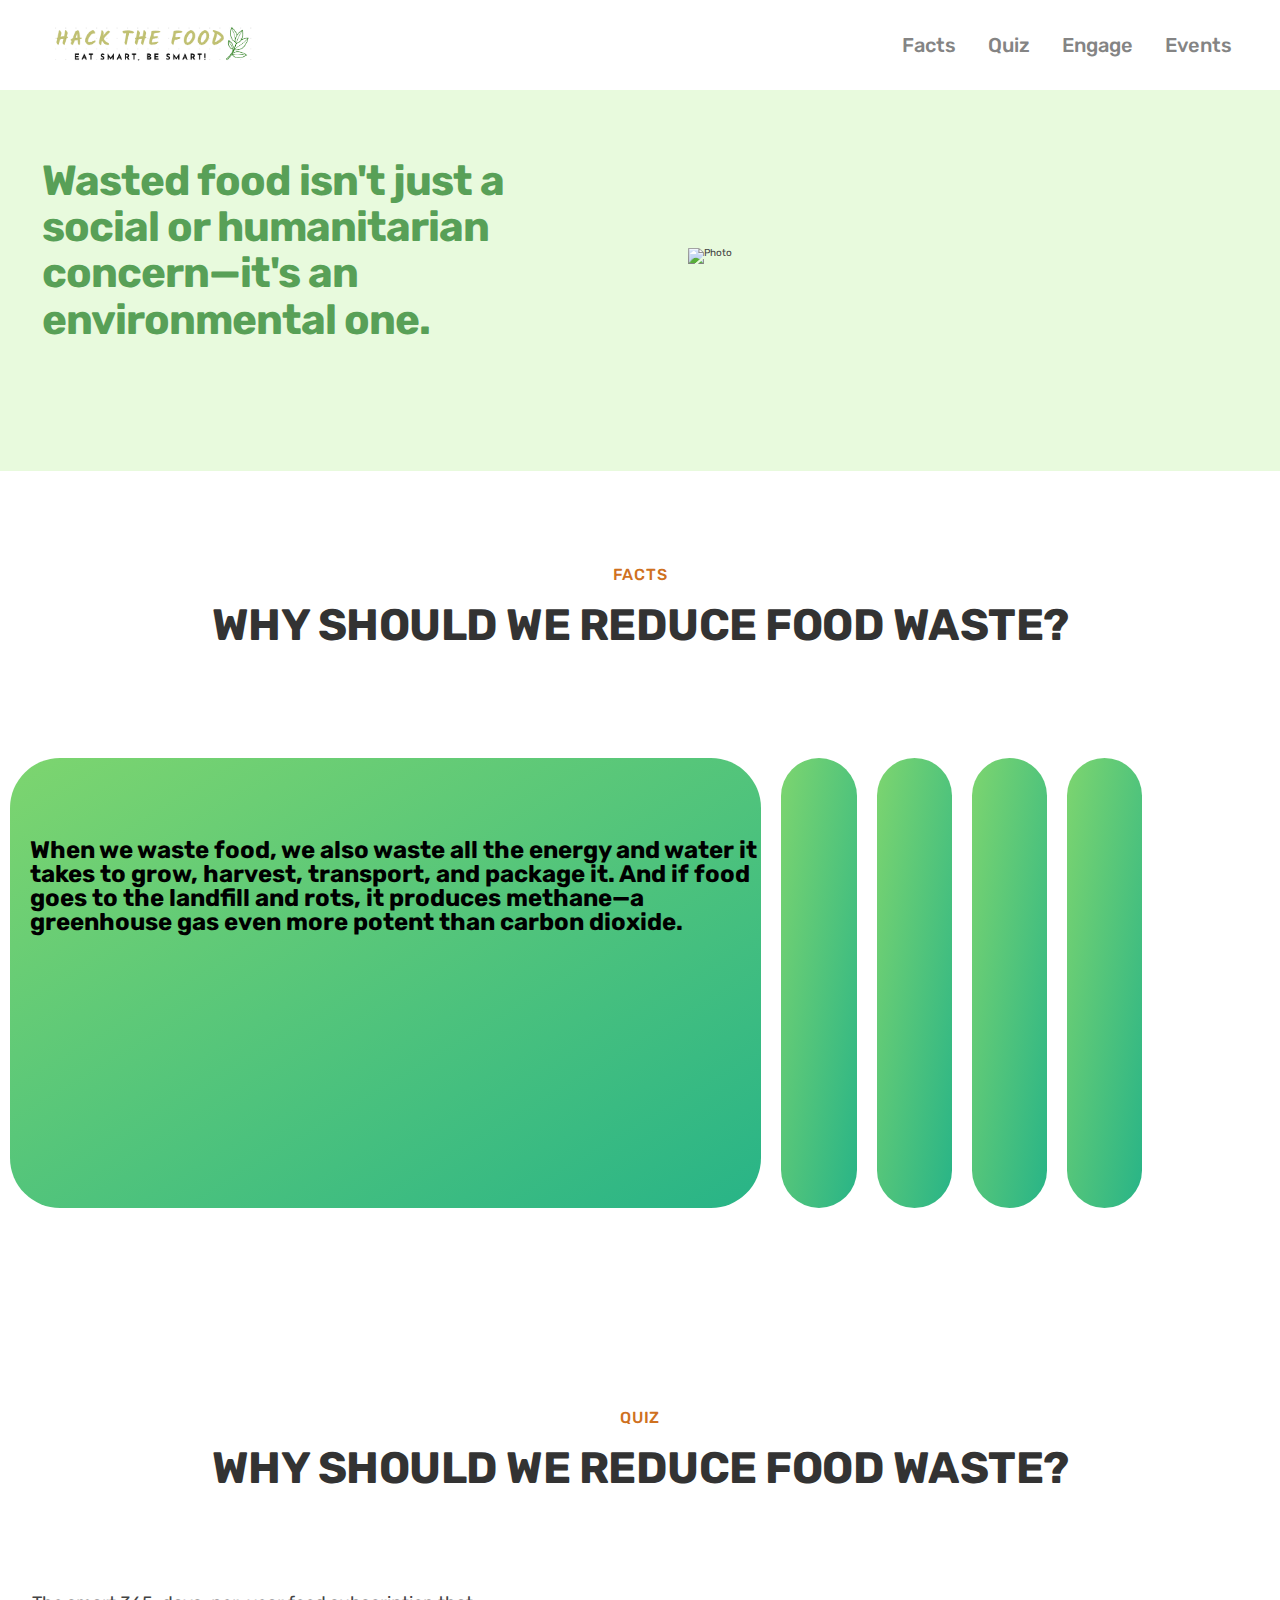
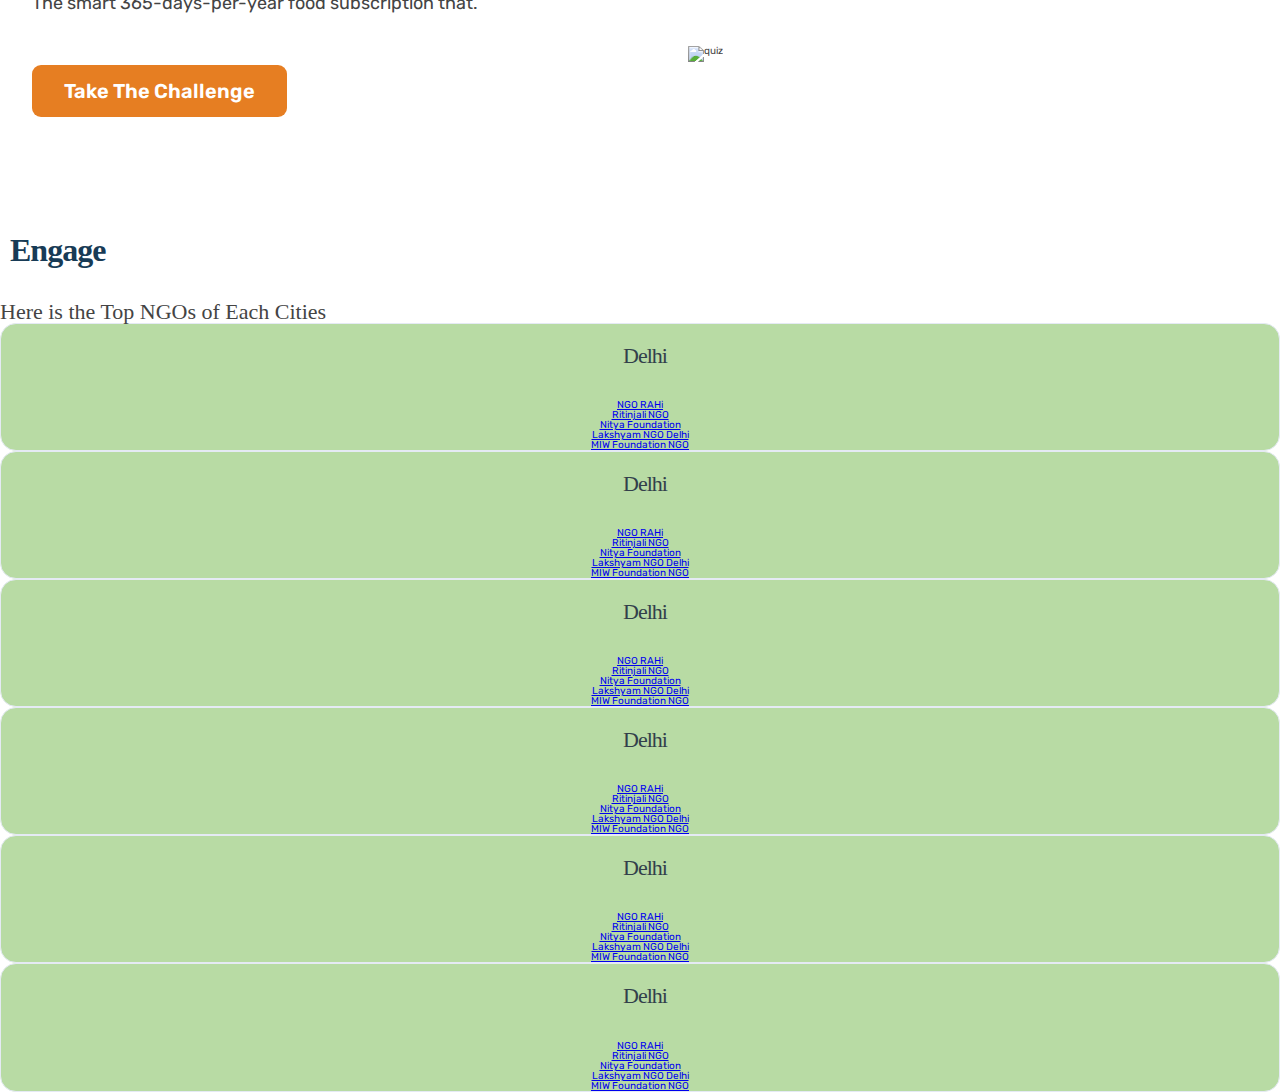
==== Main_Project/index.html @ 106c55e6 "adding Engage Section" ====
<!DOCTYPE html>
<html lang="en">
  <head>
    <!-- Required meta tags -->
    <meta charset="utf-8" />
    <meta name="viewport" content="width=device-width, initial-scale=1" />
    <!-- Bootstrap CSS -->
    <link
      href="https://cdn.jsdelivr.net/npm/bootstrap@5.1.3/dist/css/bootstrap.min.css"
      rel="stylesheet"
      integrity="sha384-1BmE4kWBq78iYhFldvKuhfTAU6auU8tT94WrHftjDbrCEXSU1oBoqyl2QvZ6jIW3"
      crossorigin="anonymous"
    />
    <link rel="preconnect" href="https://fonts.gstatic.com" />
    <link
      href="https://fonts.googleapis.com/css2?family=Rubik:wght@400;500;600;700&display=swap"
      rel="stylesheet"
    />
    <link rel="stylesheet" href="style.css" />
    <script
      type="module"
      src="https://unpkg.com/ionicons@5.4.0/dist/ionicons/ionicons.esm.js"
    ></script>
    <script
      nomodule=""
      src="https://unpkg.com/ionicons@5.4.0/dist/ionicons/ionicons.js"
    ></script>
    <script
      src="https://kit.fontawesome.com/510912601c.js"
      crossorigin="anonymous"
    ></script>
    <script src="https://kit.fontawesome.com/20c5629a29.js" crossorigin="anonymous"></script>
    <title>food_waste Website</title>
    <script defer src="script.js"></script>
  </head>
  <body>
    <header class="header">
      <a href="#">
        <img
          class="logo"
          alt="website logo"
          src="./img/logo1.jpg"
        />
      </a>

      <nav class="main-nav">
        <ul class="main-nav-list">
          <li><a class="main-nav-link" href="#section--1">Facts</a></li>
          <li><a class="main-nav-link" href="#section--2">Quiz</a></li>
          <li>
            <a class="main-nav-link" href="#section--3">Engage</a>
          </li>
          <li><a class="main-nav-link" href="#section-4">Events</a></li>
        </ul>
      </nav>
    </header>
    <!--
       Main Section
      -->
    <main>
      <section class="section-hero">
        <div class="hero">
          <div class="hero-text-box">
            <h1>
              Wasted food isn't just a social or humanitarian concern—it's an
              environmental one.
            </h1>
          </div>
          <div class="hero-img-box">
            <img src="./img/project-image.jpeg" alt="Photo" />
          </div>
        </div>
      </section>

      <!--
        Facts
      -->
      <section class="section-facts">
        <div class="container_facts facts_center-text">
          <span class="facts_subheading">FACTS</span>
          <h2 class="facts_heading-secondary">
            WHY SHOULD WE REDUCE FOOD WASTE?
          </h2>
        </div>
        <div class="slider_container">
          <div
            class="panel active"
            style="background: linear-gradient(to top left, #28b487, #7dd56f)"
          >
            <h3>
              When we waste food, we also waste all the energy and water it
              takes to grow, harvest, transport, and package it. And if food
              goes to the landfill and rots, it produces methane—a greenhouse
              gas even more potent than carbon dioxide.
            </h3>
          </div>
          <div
            class="panel"
            style="background: linear-gradient(to top left, #28b487, #7dd56f)"
          >
            <h3>
              Growing food and getting it to your table takes water, energy, and
              land, including the forests and grasslands that are home to
              millions of species. When food is wasted, all of those other
              resources are also thrown out. In addition, about 10% of all
              human-caused greenhouse gases contributing to climate change are
              linked to food waste.
            </h3>
          </div>
          <div
            class="panel"
            style="background: linear-gradient(to top left, #28b487, #7dd56f)"
          >
            <h3>
              While dairy products, chicken and eggs usually take more resources
              to produce per calorie than staples like wheat or rice, it tends
              to take more energy—and land and water—to produce beef. Corn,
              especially compared to animal products, is a relatively energy
              efficient crop.
            </h3>
          </div>
          <div
            class="panel"
            style="background: linear-gradient(to top left, #28b487, #7dd56f)"
          >
            <h3>
              As per the Food Waste Index Report 2021, a staggering 50 kg of
              food is thrown away per person every year in Indian homes.
              Greenhouse Gases Emission: This excess food waste usually ends up
              in landfills, creating potent greenhouse gases which have dire
              environmental implications.
            </h3>
          </div>
          <div
            class="panel"
            style="background: linear-gradient(to top left, #28b487, #7dd56f)"
          >
            <h3>
              Nearly 40 percent of the food produced in India is wasted every
              year due to fragmented food systems and inefficient supply chains
              — a figure estimated by the Food and Agricultural Organisation
              (FAO).
            </h3>
          </div>
        </div>
      </section>
      <!--
        Quiz
       -->
      <section class="section-facts">
        <div class="container_facts facts_center-text">
          <span class="facts_subheading">Quiz</span>
          <h2 class="facts_heading-secondary">
            WHY SHOULD WE REDUCE FOOD WASTE?
          </h2>
        </div>
        <div class="hero">
        <div class="hero-text-box">
          <p class="hero-description">
            The smart 365-days-per-year food subscription that.
          </p>
          <a href="./quizChallenge.html" target="_blank" class="btn btn--full margin-right-sm"
            >Take The Challenge</a
          >
        </div>
        <div class="hero-img-box">
          <img
            src="./img/img-2.jpg"
            class="hero-img"
            alt="quiz"
          />
        </div>
        </div>
        </section>
        <!-- Engage-->
        <section>
          <div class="wcu-section pt-5 pb-5" id="wcuSection">
            <div class="container">
                <div class="row">
                    <div class="col-12 text-center">
                        <h1 class="wcu-section-heading">Engage</h1>
                        <p class="wcu-section-description">
                            Here is the Top NGOs of Each Cities
                        </p>
                    </div>
                    <div class="col-12 col-md-4">
                        <div class="wcu-card p-3 mb-3">
                            <h1 class="wcu-card-title mt-3">Delhi</h1>
                            <a href=" https://ngorahi.org/" target="_blank">NGO RAHi</a><br>
                            <a href=" https://www.ritinjali.org/ " target=" _blank">Ritinjali NGO</a><br>
                            <a href=" https://www.nityafoundation.in/" target=" _blank">Nitya Foundation</a><br>
                            <a href=" https://www.lakshyam.co.in/ " target=" _blank">Lakshyam NGO Delhi</a><br>
                            <a href=" http://miwfoundation.org/ " target=" _blank">MIW Foundation NGO</a><br>
                        </div>
                    </div>
    
    
                    <div class="col-12 col-md-4">
                        <div class="wcu-card p-3 mb-3">
                            <h1 class="wcu-card-title mt-3">Delhi</h1>
                            <a href=" https://ngorahi.org/" target="_blank">NGO RAHi</a><br>
                            <a href=" https://www.ritinjali.org/ " target=" _blank">Ritinjali NGO</a><br>
                            <a href=" https://www.nityafoundation.in/" target=" _blank">Nitya Foundation</a><br>
                            <a href=" https://www.lakshyam.co.in/ " target=" _blank">Lakshyam NGO Delhi</a><br>
                            <a href=" http://miwfoundation.org/ " target=" _blank">MIW Foundation NGO</a><br>
                        </div>
                    </div>
    
                    <div class="col-12 col-md-4">
                        <div class="wcu-card p-3 mb-3">
                            <h1 class="wcu-card-title mt-3">Delhi</h1>
                            <a href=" https://ngorahi.org/" target="_blank">NGO RAHi</a><br>
                            <a href=" https://www.ritinjali.org/ " target=" _blank">Ritinjali NGO</a><br>
                            <a href=" https://www.nityafoundation.in/" target=" _blank">Nitya Foundation</a><br>
                            <a href=" https://www.lakshyam.co.in/ " target=" _blank">Lakshyam NGO Delhi</a><br>
                            <a href=" http://miwfoundation.org/ " target=" _blank">MIW Foundation NGO</a><br>
                        </div>
                    </div>
    
                    <div class="col-12 col-md-4">
                        <div class="wcu-card p-3 mb-3">
                            <h1 class="wcu-card-title mt-3">Delhi</h1>
                            <a href=" https://ngorahi.org/" target="_blank">NGO RAHi</a><br>
                            <a href=" https://www.ritinjali.org/ " target=" _blank">Ritinjali NGO</a><br>
                            <a href=" https://www.nityafoundation.in/" target=" _blank">Nitya Foundation</a><br>
                            <a href=" https://www.lakshyam.co.in/ " target=" _blank">Lakshyam NGO Delhi</a><br>
                            <a href=" http://miwfoundation.org/ " target=" _blank">MIW Foundation NGO</a><br>
                        </div>
                    </div>
    
                    <div class="col-12 col-md-4">
                        <div class="wcu-card p-3 mb-3">
                            <h1 class="wcu-card-title mt-3">Delhi</h1>
                            <a href=" https://ngorahi.org/" target="_blank">NGO RAHi</a><br>
                            <a href=" https://www.ritinjali.org/ " target=" _blank">Ritinjali NGO</a><br>
                            <a href=" https://www.nityafoundation.in/" target=" _blank">Nitya Foundation</a><br>
                            <a href=" https://www.lakshyam.co.in/ " target=" _blank">Lakshyam NGO Delhi</a><br>
                            <a href=" http://miwfoundation.org/ " target=" _blank">MIW Foundation NGO</a><br>
                        </div>
                    </div>
    
                    <div class="col-12 col-md-4">
                        <div class="wcu-card p-3 mb-3">
                            <h1 class="wcu-card-title mt-3">Delhi</h1>
                            <a href=" https://ngorahi.org/" target="_blank">NGO RAHi</a><br>
                            <a href=" https://www.ritinjali.org/ " target=" _blank">Ritinjali NGO</a><br>
                            <a href=" https://www.nityafoundation.in/" target=" _blank">Nitya Foundation</a><br>
                            <a href=" https://www.lakshyam.co.in/ " target=" _blank">Lakshyam NGO Delhi</a><br>
                            <a href=" http://miwfoundation.org/ " target=" _blank">MIW Foundation NGO</a><br>
                        </div>
                    </div>
                </div>
            </div>
        </div>
          </section>
    </main>
    
    <!-- Option 1: Bootstrap Bundle with Popper -->
    <script
      src="https://cdn.jsdelivr.net/npm/bootstrap@5.1.3/dist/js/bootstrap.bundle.min.js"
      integrity="sha384-ka7Sk0Gln4gmtz2MlQnikT1wXgYsOg+OMhuP+IlRH9sENBO0LRn5q+8nbTov4+1p"
      crossorigin="anonymous"
    ></script>
  </body>
</html>
---- Main_Project/style.css ----
* {
    margin: 0;
    padding: 0;
    box-sizing:border-box;
  }
  
  html {
    font-size: 62.5%;
  }
  
  body {
    font-family: "Rubik", sans-serif;
    font-weight: 400;
    color: #444;
    line-height: 1;
    background-color: #ffffff;
  } 
  /**************************/
/* HEADER */
/**************************/

.header {
  display: flex;
  justify-content: space-between;
  align-items: center;
  background-color:#ffffff;

  /* Because we want header to be sticky later */
  height: 9rem;
  padding: 0 4.8rem;
  position: relative;
}

.logo {
  height: 4.5rem;
}

/**************************/
/* NAVIGATION */
/**************************/

.main-nav-list {
  list-style: none;
  display: flex;
  align-items: center;
  gap: 3.2rem;
  
}

.main-nav-link:link,
.main-nav-link:visited {
  display: inline-block;
  text-decoration: none;
  color:#848484;
  font-weight: 500;
  font-size: 2rem;
  transition: all 0.3s;
}

.main-nav-link:hover,
.main-nav-link:active {
  color:#429441;
}

.main-nav-link.nav-cta:link,
.main-nav-link.nav-cta:visited {
  padding: 1.2rem 2.4rem;
  border-radius: 9px;
  color: #fff;
  background-color: #429441;
}

.main-nav-link.nav-cta:hover,
.main-nav-link.nav-cta:active {
  background-color: #429441;
}

/**************************/
/* HERO SECTION */
/**************************/
h1 {
  margin-left: 10px;
  margin-top: 20px;
  margin-bottom: 32px;
  font-size: 42px;
  line-height: 1.1;
  letter-spacing: -1px;
}
img {
  width: 100%;
  border-radius: 2%;
}
.section-hero {
  background-color:#e8fadd;
  padding: 4.8rem 0 9.6rem 0;
}

.hero {
  max-width: 130rem;
  margin: 0 auto;
  padding: 0 3.2rem;
  display: grid;
  grid-template-columns: 1fr 1fr;
  gap: 9.6rem;
  align-items: center;
}

.hero-description {
  font-size: 1.8rem;
  line-height: 1.5;
  margin-bottom: 4.8rem;
}

.hero-img {
  width: 100%;
}
.hero-text-box h1{
  color:#58a057;
}
/**************************/
/* Facts SECTION */
/**************************/

.section-facts {
  padding: 9.6rem 0;
}
.container_facts{
  /* 1140px */
  max-width: 120rem;
  padding: 0 3.2rem;
  margin: 0 auto;
}
.facts_center-text{
  text-align: center;
}
.facts_subheading{
  display: block;
  font-size: 1.6rem;
  font-weight: 500;
  color: #cf711f;
  text-transform: uppercase;
  margin-bottom: 1.6rem;
  letter-spacing: 0.75px;
}
.facts_heading-secondary{
  font-weight: 700;
  color: #333;
  letter-spacing: -0.5px;
  font-size: 4.4rem;
  line-height: 1.2;
  margin-bottom: 9.6rem;
}

/**************************/
/* slider SECTION */
/**************************/
.slider_container {
  display: flex;
  width: 90vw;
}
.panel {
  background-size: cover;
  background-position: center;
  background-repeat: no-repeat;
  height: 50vh;
  border-radius: 50px;
  color: #fff;
  cursor: pointer;
  flex: 0.5;
  margin: 10px;
  position: relative;
  -webkit-transition: all 600ms ease-in;
}
.panel h3 {
  font-size: 24px;
  position: absolute;
  top:80px;
  left: 20px;
  margin: 0;
  opacity: 0;
  color:black;
}

.panel.active {
  flex: 5;
}

.panel.active h3 {
  opacity: 1;
  transition: opacity 0.3s ease-in 0.4s;
}
/* About us page */
.bolder-txt {
  font-size: 45px;
  font-weight: 800;
  color: #f5a30b;
}

/**************************/
/* Quiz  SECTION */
/**************************/
.btn,
.btn:link,
.btn:visited {
  display: inline-block;

  text-decoration: none;
  font-size: 2rem;
  font-weight: 600;
  padding: 1.6rem 3.2rem;
  border-radius: 9px;

  /* Only necessary for .btn */
  border: none;
  cursor: pointer;
  font-family: inherit;

  /* Put transition on original "state" */
  /* transition: background-color 0.3s; */
  transition: all 0.3s;
}

.btn--full:link,
.btn--full:visited {
  background-color: #e67e22;
  color: #fff;
}

.btn--full:hover,
.btn--full:active {
  background-color: #cf711f;
}

/**************************/
/* Engage SECTION */
/**************************/
.wcu-section {
    background-color: #ffffff;
}

.wcu-section-heading {
    color: #183b56;
    font-family: "Roboto";
    font-size: 32px;
    font-weight: 700;
}

.wcu-section-description {
    color: #444;
    font-family: "Roboto";
    font-size: 22px;
}

.wcu-card {
    text-align: center;
    background-color: #b8dba4;
    border-style: solid;
    border-width: 1px;
    border-color: #e5eaf4;
    border-radius: 16px;
}

.wcu-card-title {
    color: #323f4b;
    font-family: "Roboto";
    font-size: 22px;
    font-weight: 500;
}

.wcu-card-description {
    color: #7b8794;
    font-family: "Roboto";
    font-size: 16px;
}
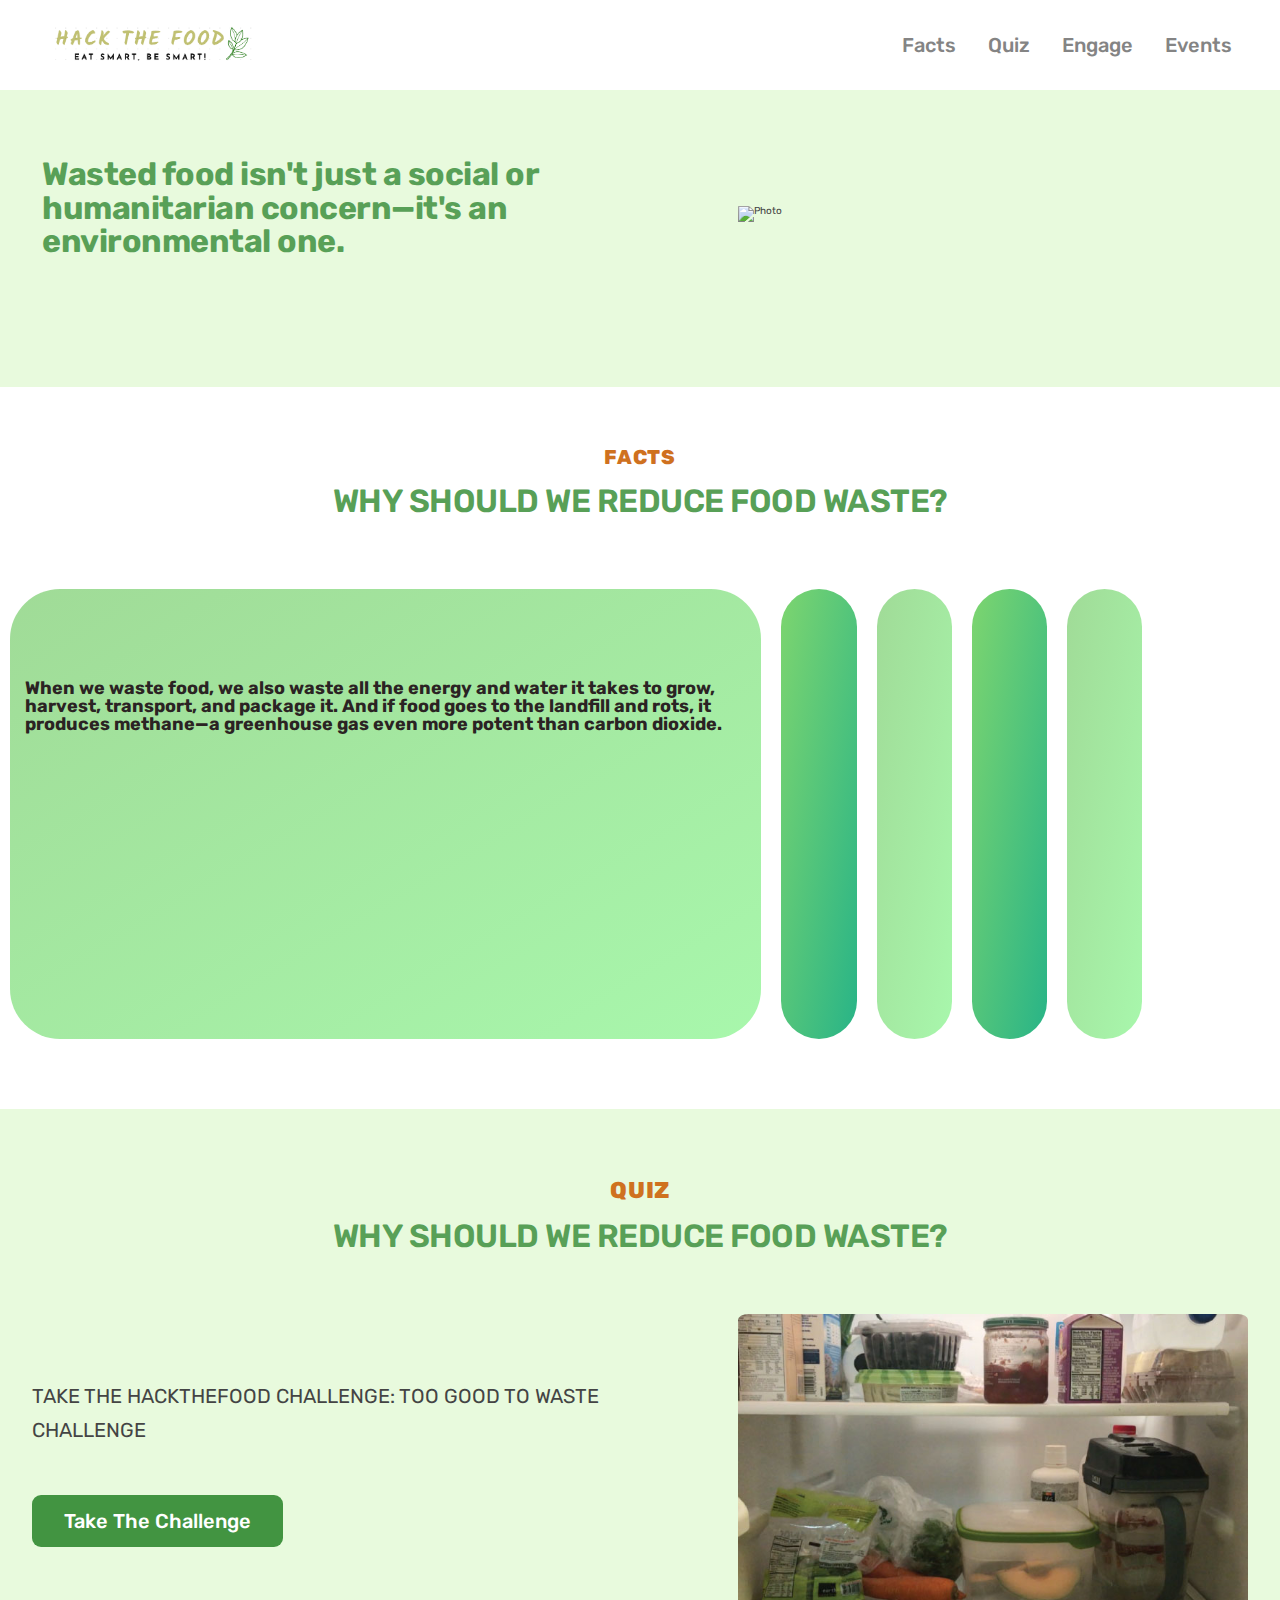
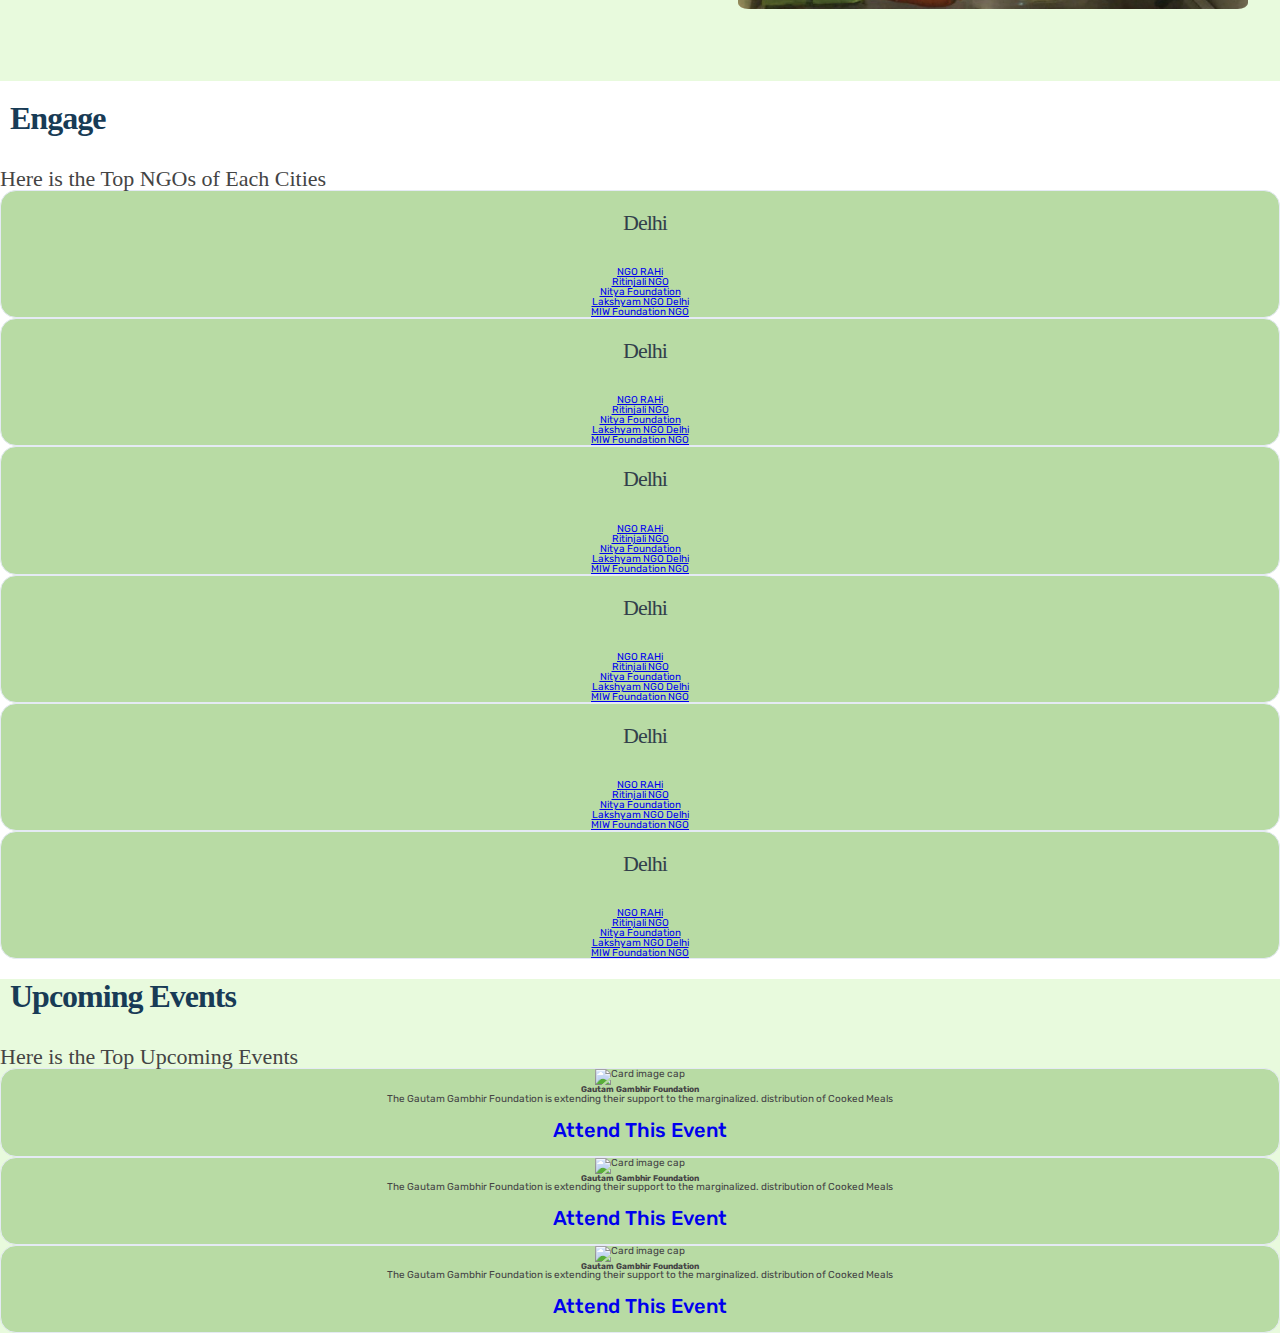
==== commit b26418b8: "add all section with sticky navbar" ====
--- a/Main_Project/index.html
+++ b/Main_Project/index.html
@@ -45,12 +45,12 @@
 
       <nav class="main-nav">
         <ul class="main-nav-list">
-          <li><a class="main-nav-link" href="#section--1">Facts</a></li>
-          <li><a class="main-nav-link" href="#section--2">Quiz</a></li>
+          <li><a class="main-nav-link" href="#facts">Facts</a></li>
+          <li><a class="main-nav-link" href="#quiz">Quiz</a></li>
           <li>
-            <a class="main-nav-link" href="#section--3">Engage</a>
+            <a class="main-nav-link" href="#engage">Engage</a>
           </li>
-          <li><a class="main-nav-link" href="#section-4">Events</a></li>
+          <li><a class="main-nav-link" href="#events">Events</a></li>
         </ul>
       </nav>
     </header>
@@ -61,7 +61,7 @@
       <section class="section-hero">
         <div class="hero">
           <div class="hero-text-box">
-            <h1>
+            <h1 class="heading-primary">
               Wasted food isn't just a social or humanitarian concern—it's an
               environmental one.
             </h1>
@@ -71,11 +71,10 @@
           </div>
         </div>
       </section>
-
       <!--
         Facts
       -->
-      <section class="section-facts">
+      <section class="section-facts" id="facts">
         <div class="container_facts facts_center-text">
           <span class="facts_subheading">FACTS</span>
           <h2 class="facts_heading-secondary">
@@ -85,7 +84,7 @@
         <div class="slider_container">
           <div
             class="panel active"
-            style="background: linear-gradient(to top left, #28b487, #7dd56f)"
+            style="background: linear-gradient(to top left, #a8f7ac, #a0db97)"
           >
             <h3>
               When we waste food, we also waste all the energy and water it
@@ -109,7 +108,7 @@
           </div>
           <div
             class="panel"
-            style="background: linear-gradient(to top left, #28b487, #7dd56f)"
+            style="background: linear-gradient(to top left, #a8f7ac, #a0db97)"
           >
             <h3>
               While dairy products, chicken and eggs usually take more resources
@@ -133,7 +132,7 @@
           </div>
           <div
             class="panel"
-            style="background: linear-gradient(to top left, #28b487, #7dd56f)"
+            style="background: linear-gradient(to top left, #a8f7ac, #a0db97)"
           >
             <h3>
               Nearly 40 percent of the food produced in India is wasted every
@@ -147,9 +146,9 @@
       <!--
         Quiz
        -->
-      <section class="section-facts">
+      <section class="section-quiz"id="quiz">
         <div class="container_facts facts_center-text">
-          <span class="facts_subheading">Quiz</span>
+          <span class="quiz_subheading">Quiz</span>
           <h2 class="facts_heading-secondary">
             WHY SHOULD WE REDUCE FOOD WASTE?
           </h2>
@@ -157,7 +156,7 @@
         <div class="hero">
         <div class="hero-text-box">
           <p class="hero-description">
-            The smart 365-days-per-year food subscription that.
+            TAKE THE HACKTHEFOOD CHALLENGE: TOO GOOD TO WASTE CHALLENGE
           </p>
           <a href="./quizChallenge.html" target="_blank" class="btn btn--full margin-right-sm"
             >Take The Challenge</a
@@ -165,7 +164,7 @@
         </div>
         <div class="hero-img-box">
           <img
-            src="./img/img-2.jpg"
+            src="./img/challenge.jpg"
             class="hero-img"
             alt="quiz"
           />
@@ -174,7 +173,7 @@
         </section>
         <!-- Engage-->
         <section>
-          <div class="wcu-section pt-5 pb-5" id="wcuSection">
+          <div class="wcu-section pt-5 pb-5" id="engage">
             <div class="container">
                 <div class="row">
                     <div class="col-12 text-center">
@@ -253,6 +252,66 @@
             </div>
         </div>
           </section>
+
+
+          <!--Events-->
+        <section>
+          <div class="event-section pt-5 pb-5" id="events">
+            <div class="container">
+                <div class="row">
+                    <div class="col-12">
+                        <h1 class="wcu-section-heading">Upcoming Events</h1>
+                        <p class="wcu-section-description">
+                            Here is the Top Upcoming Events
+                        </p>
+                    </div>
+    
+                    <div class="col-12 col-md-4">
+                        <div class="wcu-card p-3 mb-3 shadow-lg">
+                            <img class="card-img-top" src="https://gautamgambhirfoundation.org/wp-content/uploads/2021/02/image04.jpg" alt="Card image cap">
+                            <div class="card-body">
+                                <h5 class="card-title">Gautam Gambhir Foundation</h5>
+                                <p class="card-text">
+                                    The Gautam Gambhir Foundation is extending their support to the marginalized.
+                                    distribution of Cooked Meals
+                                </p>
+                                <a href="https://gautamgambhirfoundation.org/" target="_blank" class="btn btn-success">Attend This Event</a>
+                            </div>
+                        </div>
+                    </div>
+    
+    
+                    <div class="col-12 col-md-4">
+                        <div class="wcu-card p-3 mb-3 shadow-lg">
+                            <img class="card-img-top" src="https://gautamgambhirfoundation.org/wp-content/uploads/2021/02/image04.jpg" alt="Card image cap">
+                            <div class="card-body">
+                                <h5 class="card-title">Gautam Gambhir Foundation</h5>
+                                <p class="card-text">
+                                    The Gautam Gambhir Foundation is extending their support to the marginalized.
+                                    distribution of Cooked Meals
+                                </p>
+                                <a href="https://gautamgambhirfoundation.org/" target="_blank" class="btn btn-success">Attend This Event</a>
+                            </div>
+                        </div>
+                    </div>
+    
+                    <div class="col-12 col-md-4">
+                        <div class="wcu-card p-3 mb-3 shadow-lg">
+                            <img class="card-img-top" src="https://gautamgambhirfoundation.org/wp-content/uploads/2021/02/image04.jpg" alt="Card image cap">
+                            <div class="card-body">
+                                <h5 class="card-title">Gautam Gambhir Foundation</h5>
+                                <p class="card-text">
+                                    The Gautam Gambhir Foundation is extending their support to the marginalized.
+                                    distribution of Cooked Meals
+                                </p>
+                                <a href="https://gautamgambhirfoundation.org/" target="_blank" class="btn btn-success">Attend This Event</a>
+                            </div>
+                        </div>
+                    </div>
+                </div>
+            </div>
+        </div>
+        </section>
     </main>
     
     <!-- Option 1: Bootstrap Bundle with Popper -->
--- a/Main_Project/style.css
+++ b/Main_Project/style.css
@@ -46,7 +46,6 @@
   gap: 3.2rem;
   
 }
-
 .main-nav-link:link,
 .main-nav-link:visited {
   display: inline-block;
@@ -74,7 +73,23 @@
 .main-nav-link.nav-cta:active {
   background-color: #429441;
 }
-
+/* STICKY NAVIGATION */
+.sticky .header {
+  position: fixed;
+  top: 0;
+  bottom: 0;
+  width: 100%;
+  height: 8rem;
+  padding-top: 0;
+  padding-bottom: 0;
+  background-color: rgba(255, 255, 255, 0.97);
+  z-index: 999;
+  box-shadow: 0 1.2rem 3.2rem rgba(0, 0, 0, 0.03);
+}
+
+.sticky .section-hero {
+  margin-top: 9.6rem;
+}
 /**************************/
 /* HERO SECTION */
 /**************************/
@@ -82,7 +97,7 @@
   margin-left: 10px;
   margin-top: 20px;
   margin-bottom: 32px;
-  font-size: 42px;
+  font-size: 33px;
   line-height: 1.1;
   letter-spacing: -1px;
 }
@@ -100,17 +115,24 @@
   margin: 0 auto;
   padding: 0 3.2rem;
   display: grid;
-  grid-template-columns: 1fr 1fr;
-  gap: 9.6rem;
+  grid-template-columns: 1.2fr 1fr;
+  gap: 9.4rem;
   align-items: center;
 }
-
 .hero-description {
-  font-size: 1.8rem;
-  line-height: 1.5;
+  font-size: 2rem;
+  line-height: 1.7;
   margin-bottom: 4.8rem;
-}
-
+
+}
+.heading-primary{
+  font-weight: 700;
+  color: #333;
+  letter-spacing: -0.5px;
+  font-size: 3.2rem;
+  line-height: 1.05;
+  margin-bottom: 3.2rem;
+}
 .hero-img {
   width: 100%;
 }
@@ -121,8 +143,8 @@
 /* Facts SECTION */
 /**************************/
 
-.section-facts {
-  padding: 9.6rem 0;
+.section-facts { 
+  padding: 6rem 0;
 }
 .container_facts{
   /* 1140px */
@@ -135,20 +157,20 @@
 }
 .facts_subheading{
   display: block;
-  font-size: 1.6rem;
-  font-weight: 500;
+  font-size: 2rem;
+  font-weight: 800;
   color: #cf711f;
   text-transform: uppercase;
-  margin-bottom: 1.6rem;
+  margin-bottom: 1.7rem;
   letter-spacing: 0.75px;
 }
 .facts_heading-secondary{
-  font-weight: 700;
-  color: #333;
+  font-weight: 600;
+  color: #58a057;
   letter-spacing: -0.5px;
-  font-size: 4.4rem;
-  line-height: 1.2;
-  margin-bottom: 9.6rem;
+  font-size: 3.2rem;
+  line-height: 1.1;
+  margin-bottom: 6rem;
 }
 
 /**************************/
@@ -172,13 +194,14 @@
   -webkit-transition: all 600ms ease-in;
 }
 .panel h3 {
-  font-size: 24px;
+  font-size: 18px;
   position: absolute;
-  top:80px;
-  left: 20px;
+  top:90px;
+  left: 15px;
+  right: 10px;
   margin: 0;
   opacity: 0;
-  color:black;
+  color:rgb(43, 35, 35);
 }
 
 .panel.active {
@@ -189,16 +212,22 @@
   opacity: 1;
   transition: opacity 0.3s ease-in 0.4s;
 }
-/* About us page */
-.bolder-txt {
-  font-size: 45px;
+/**************************/
+/* Quiz  SECTION */
+/**************************/
+.section-quiz{
+  background-color:#e8fadd;
+  padding: 7rem 0;
+}
+.quiz_subheading{
+  display: block;
+  font-size: 2.3rem;
   font-weight: 800;
-  color: #f5a30b;
-}
-
-/**************************/
-/* Quiz  SECTION */
-/**************************/
+  color: #cf711f;
+  text-transform: uppercase;
+  margin-bottom: 1.7rem;
+  letter-spacing: 0.75px;
+}
 .btn,
 .btn:link,
 .btn:visited {
@@ -206,7 +235,7 @@
 
   text-decoration: none;
   font-size: 2rem;
-  font-weight: 600;
+  font-weight: 500;
   padding: 1.6rem 3.2rem;
   border-radius: 9px;
 
@@ -222,7 +251,7 @@
 
 .btn--full:link,
 .btn--full:visited {
-  background-color: #e67e22;
+  background-color:#429441;
   color: #fff;
 }
 
@@ -271,4 +300,10 @@
     color: #7b8794;
     font-family: "Roboto";
     font-size: 16px;
+}
+/**************************/
+/* Event SECTION */
+/**************************/
+.event-section {
+  background-color: #e8fadd;
 }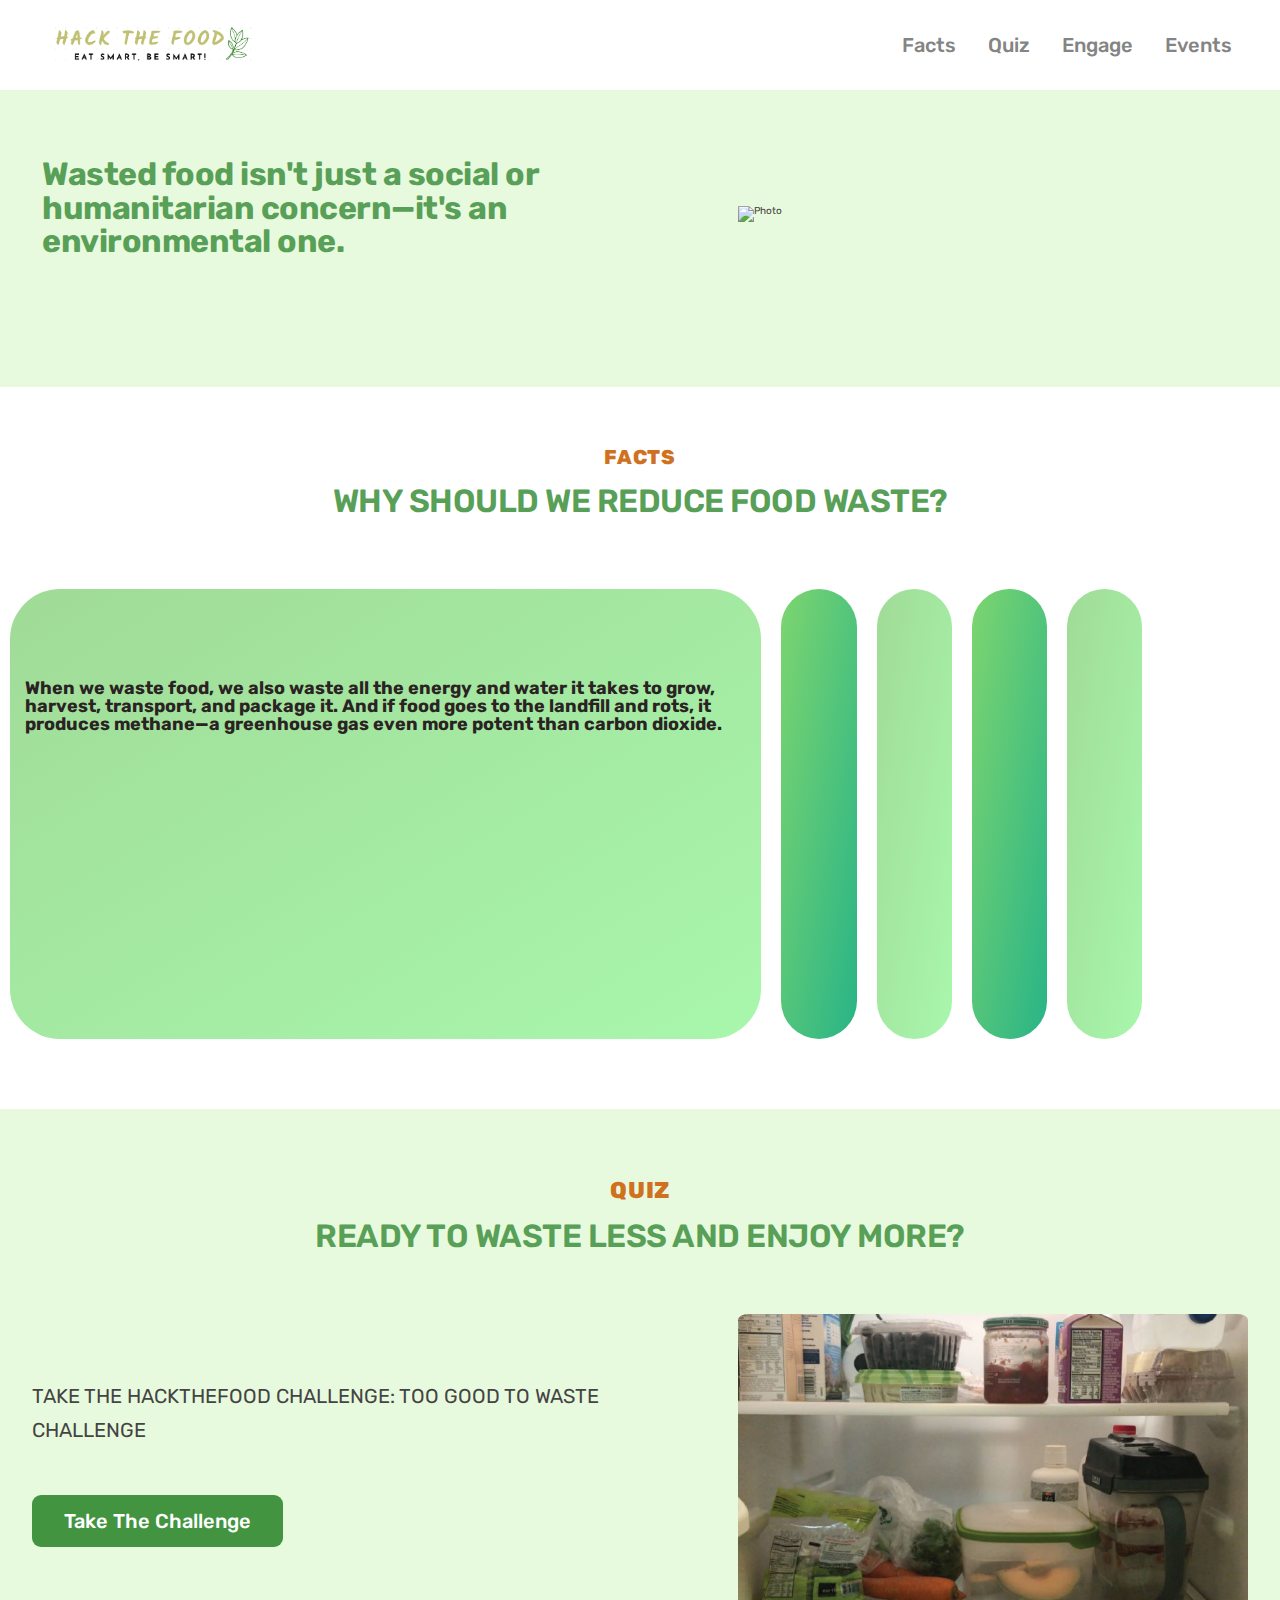
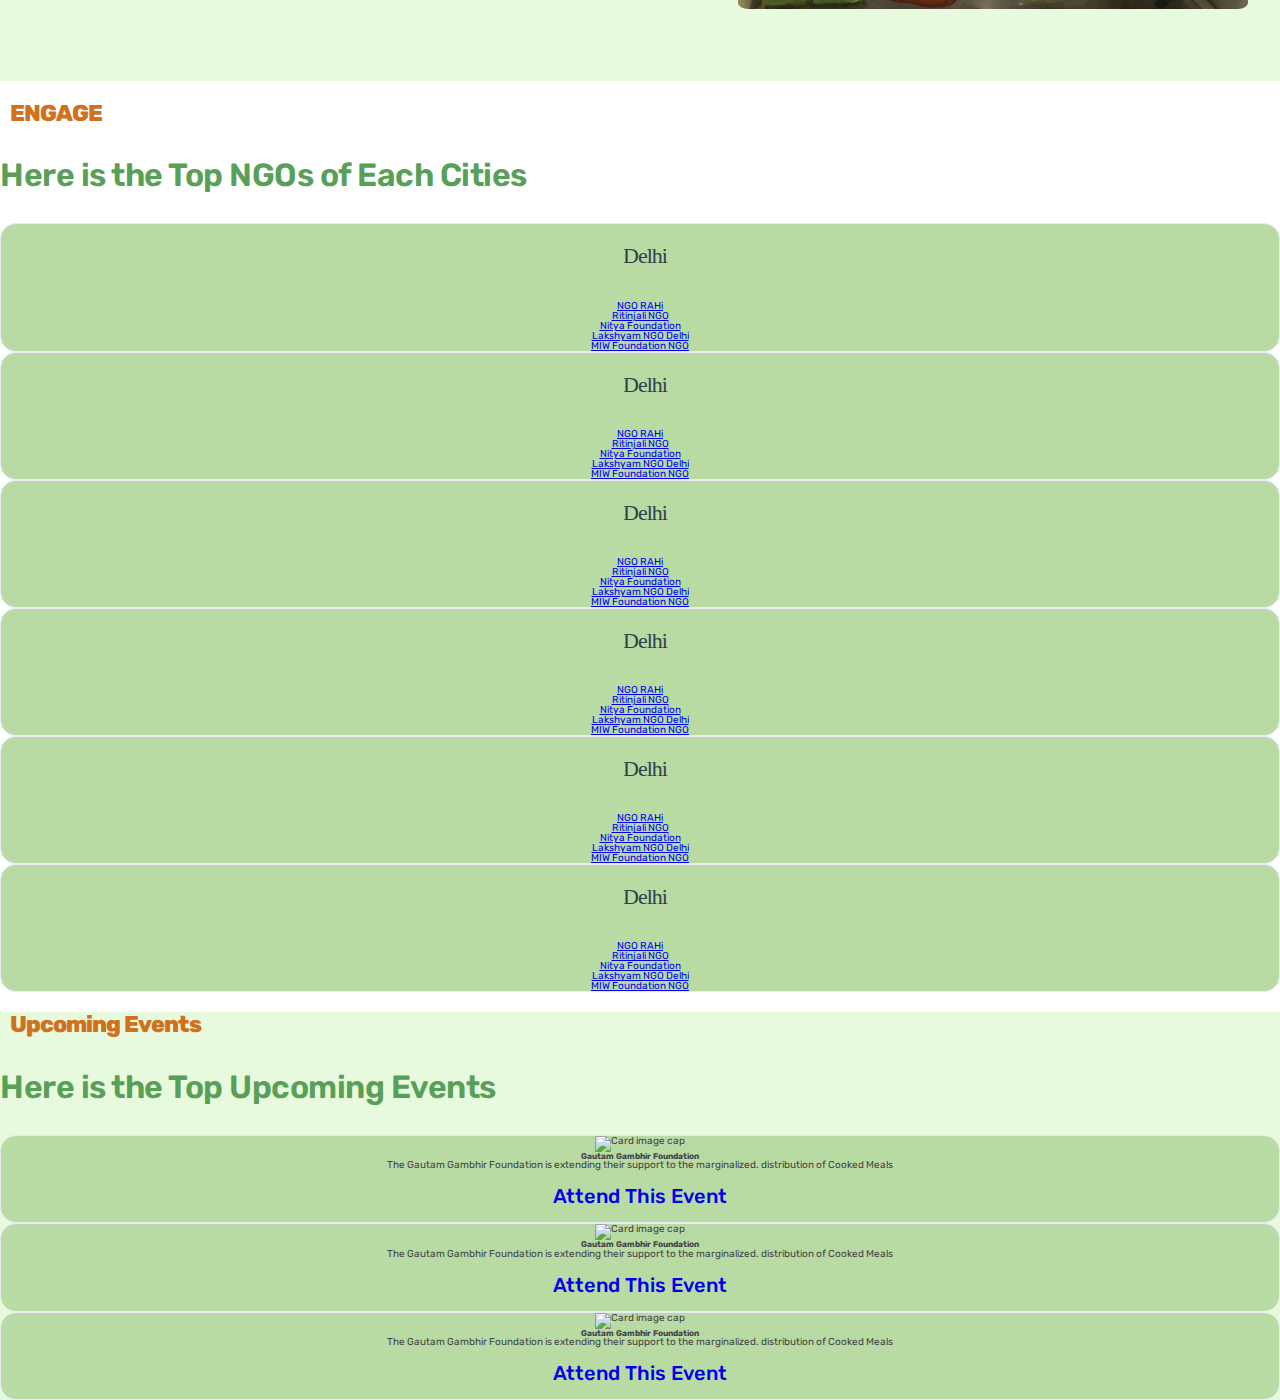
==== commit ff3e4012: "update scroll navbar" ====
--- a/Main_Project/index.html
+++ b/Main_Project/index.html
@@ -150,7 +150,7 @@
         <div class="container_facts facts_center-text">
           <span class="quiz_subheading">Quiz</span>
           <h2 class="facts_heading-secondary">
-            WHY SHOULD WE REDUCE FOOD WASTE?
+            READY TO WASTE LESS AND ENJOY MORE?
           </h2>
         </div>
         <div class="hero">
@@ -158,7 +158,7 @@
           <p class="hero-description">
             TAKE THE HACKTHEFOOD CHALLENGE: TOO GOOD TO WASTE CHALLENGE
           </p>
-          <a href="./quizChallenge.html" target="_blank" class="btn btn--full margin-right-sm"
+          <a href="quizChallenge.html" target="_blank" class="btn btn--full margin-right-sm"
             >Take The Challenge</a
           >
         </div>
@@ -177,7 +177,7 @@
             <div class="container">
                 <div class="row">
                     <div class="col-12 text-center">
-                        <h1 class="wcu-section-heading">Engage</h1>
+                        <h1 class="wcu-section-heading">ENGAGE</h1>
                         <p class="wcu-section-description">
                             Here is the Top NGOs of Each Cities
                         </p>
--- a/Main_Project/style.css
+++ b/Main_Project/style.css
@@ -79,10 +79,10 @@
   top: 0;
   bottom: 0;
   width: 100%;
-  height: 8rem;
+  height: 5rem;
   padding-top: 0;
   padding-bottom: 0;
-  background-color: rgba(255, 255, 255, 0.97);
+  background-color:#fff;
   z-index: 999;
   box-shadow: 0 1.2rem 3.2rem rgba(0, 0, 0, 0.03);
 }
@@ -268,16 +268,18 @@
 }
 
 .wcu-section-heading {
-    color: #183b56;
-    font-family: "Roboto";
-    font-size: 32px;
-    font-weight: 700;
+  font-size: 2.3rem;
+  font-weight: 800;
+  color: #cf711f;
 }
 
 .wcu-section-description {
-    color: #444;
-    font-family: "Roboto";
-    font-size: 22px;
+  font-weight: 600;
+  color: #58a057;
+  letter-spacing: -0.5px;
+  font-size: 3.2rem;
+  line-height: 1.1;
+  margin-bottom: 3rem;
 }
 
 .wcu-card {
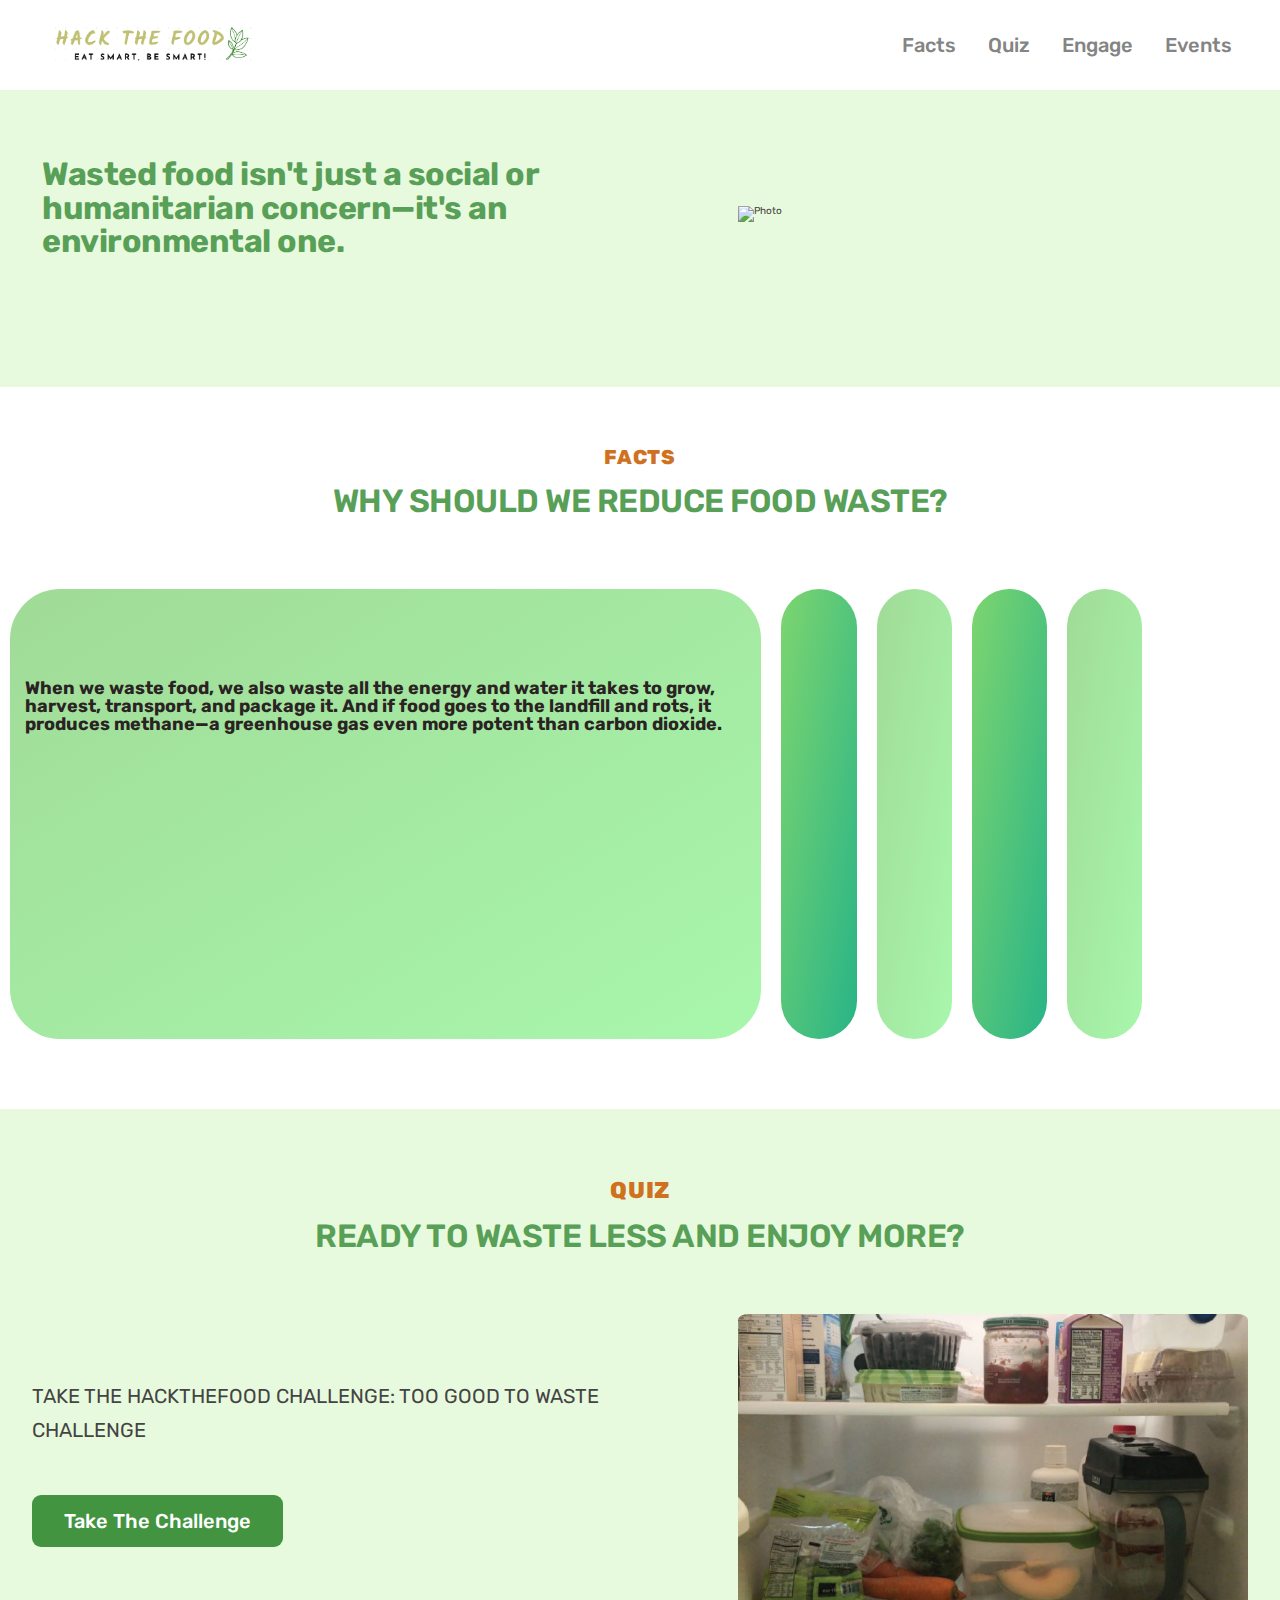
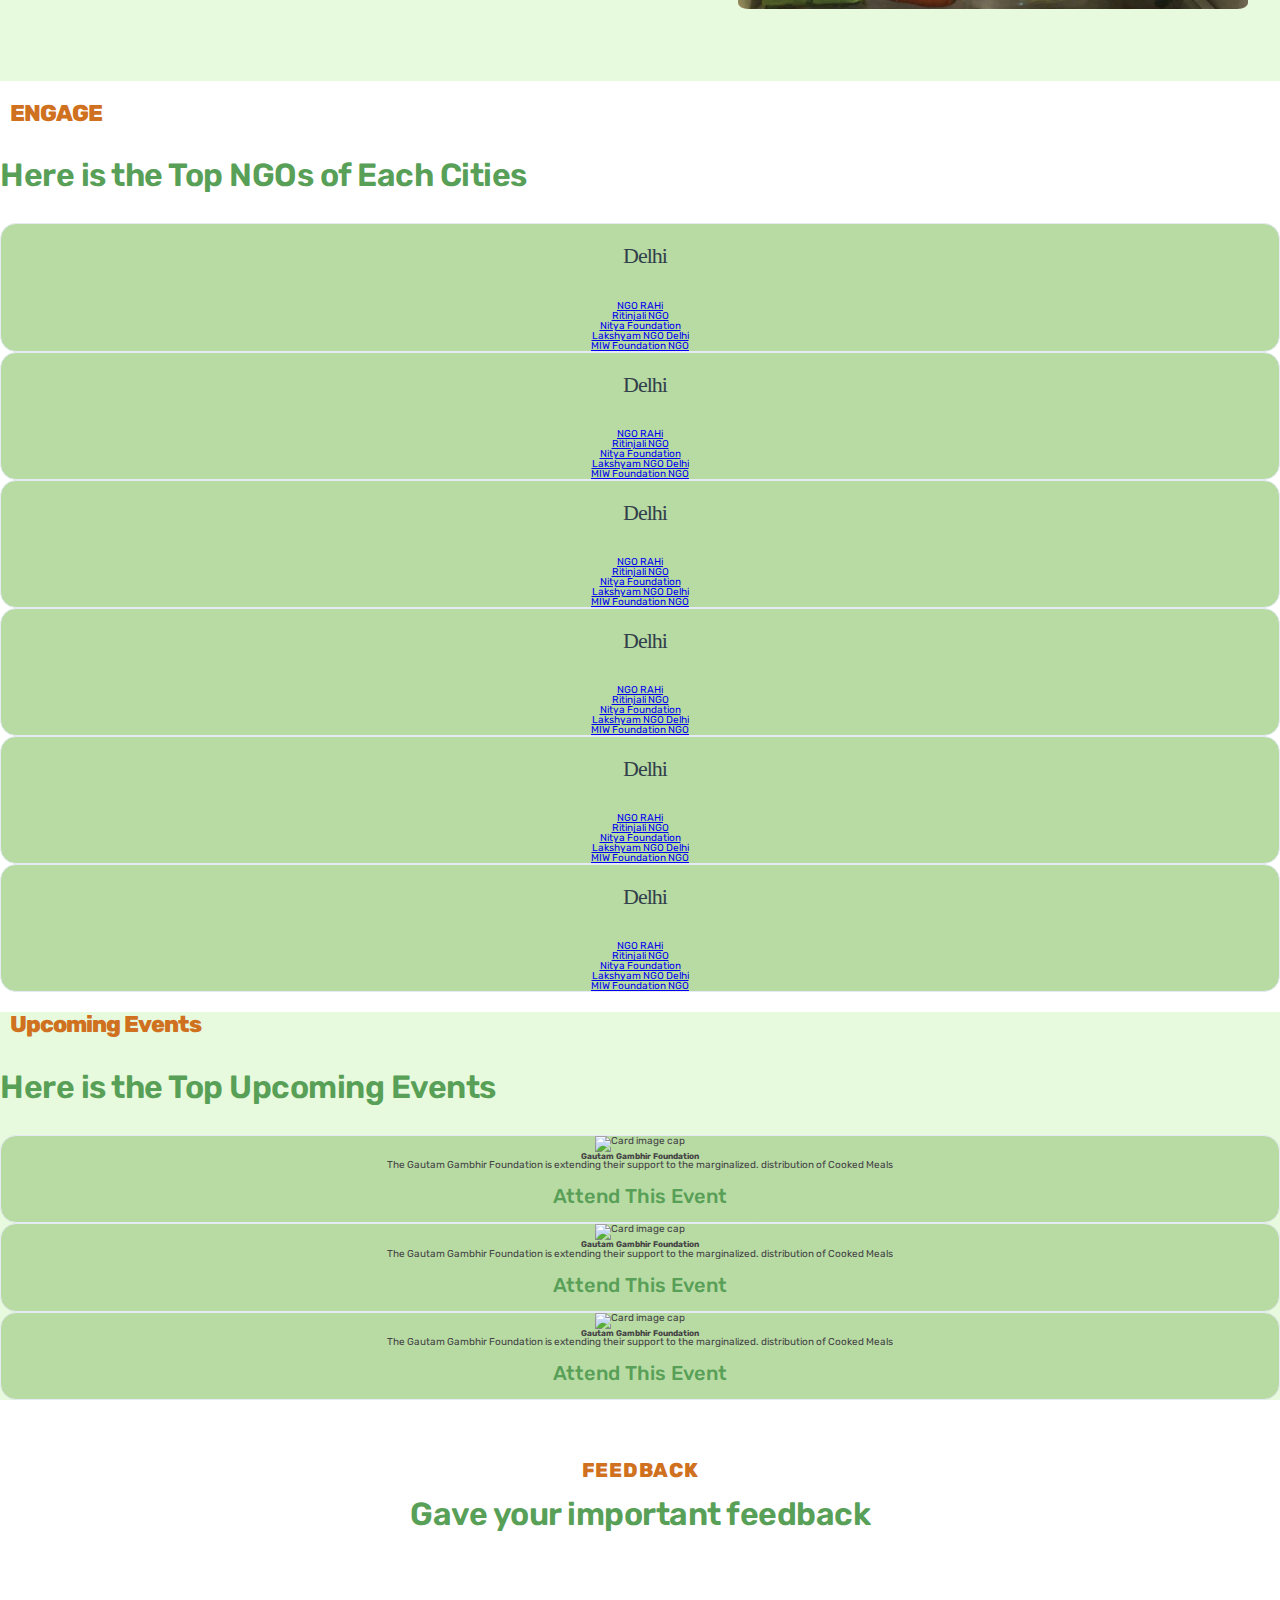
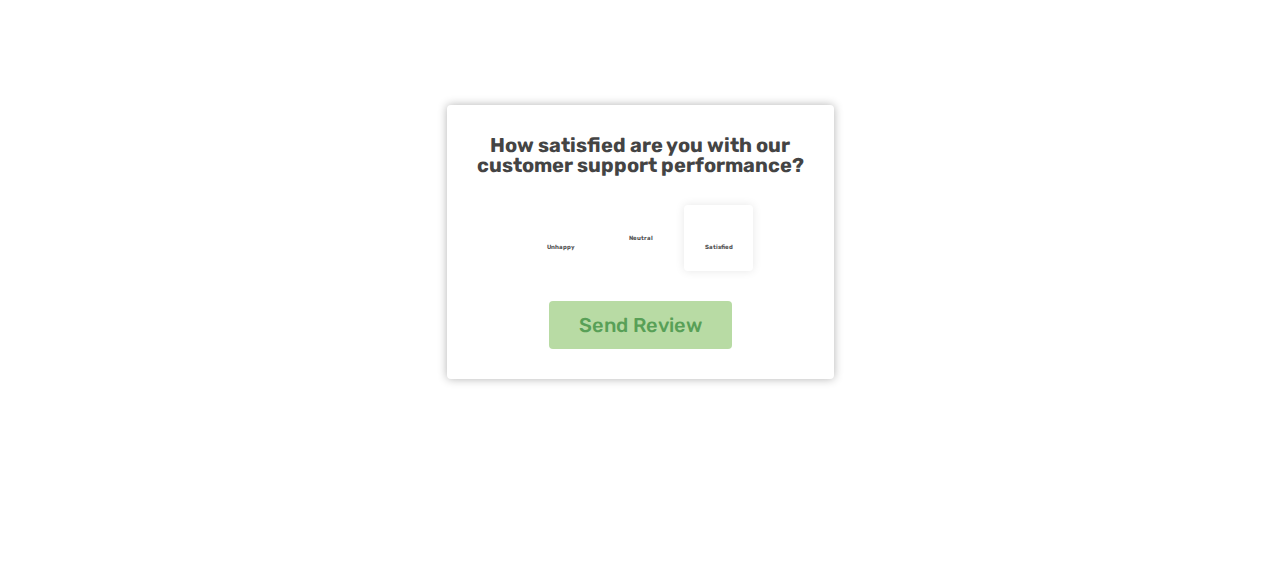
==== commit 3848f36f: "wait for aditya work" ====
--- a/Main_Project/index.html
+++ b/Main_Project/index.html
@@ -11,12 +11,20 @@
       integrity="sha384-1BmE4kWBq78iYhFldvKuhfTAU6auU8tT94WrHftjDbrCEXSU1oBoqyl2QvZ6jIW3"
       crossorigin="anonymous"
     />
+
+    <!--External-->
+  
     <link rel="preconnect" href="https://fonts.gstatic.com" />
     <link
       href="https://fonts.googleapis.com/css2?family=Rubik:wght@400;500;600;700&display=swap"
       rel="stylesheet"
     />
+    <!--CSS MAIN -->
     <link rel="stylesheet" href="style.css" />
+    <link rel="stylesheet" href="queries.css" />
+
+
+    <!--ICONS -->
     <script
       type="module"
       src="https://unpkg.com/ionicons@5.4.0/dist/ionicons/ionicons.esm.js"
@@ -30,7 +38,9 @@
       crossorigin="anonymous"
     ></script>
     <script src="https://kit.fontawesome.com/20c5629a29.js" crossorigin="anonymous"></script>
-    <title>food_waste Website</title>
+
+    <!--Title-->
+    <title>HackTheFood</title>
     <script defer src="script.js"></script>
   </head>
   <body>
@@ -53,6 +63,10 @@
           <li><a class="main-nav-link" href="#events">Events</a></li>
         </ul>
       </nav>
+      <button class="btn-mobile-nav">
+        <ion-icon class="icon-mobile-nav" name="menu-outline"></ion-icon>
+        <ion-icon class="icon-mobile-nav" name="close-outline"></ion-icon>
+      </button>
     </header>
     <!--
        Main Section
@@ -67,7 +81,9 @@
             </h1>
           </div>
           <div class="hero-img-box">
-            <img src="./img/project-image.jpeg" alt="Photo" />
+            <img src="./img/project-image.jpeg" 
+            class="hero-img"
+            alt="Photo" />
           </div>
         </div>
       </section>
@@ -193,7 +209,6 @@
                         </div>
                     </div>
     
-    
                     <div class="col-12 col-md-4">
                         <div class="wcu-card p-3 mb-3">
                             <h1 class="wcu-card-title mt-3">Delhi</h1>
@@ -312,6 +327,40 @@
             </div>
         </div>
         </section>
+
+        <!--
+          Feedback
+        -->
+          <section class="section-facts" id="facts">
+            <div class="container_facts facts_center-text">
+              <span class="facts_subheading">Feedback</span>
+              <h2 class="feedback_heading-secondary">
+                Gave your important feedback
+              </h2>
+              </div>
+              <div class="feedback">
+              <div id="panel"class="panel-container">
+                <strong>How satisfied are you with our <br /> customer support performance?</strong>
+                <div class="ratings-container">
+                  <div class="rating">
+                    <img src="https://image.flaticon.com/icons/svg/187/187150.svg" alt="">
+                    <h6>Unhappy</h6>
+                  </div>
+          
+                  <div class="rating">
+                    <img src="https://image.flaticon.com/icons/svg/187/187136.svg" alt=""/>
+                    <h6>Neutral</h6>
+                  </div>
+          
+                  <div class="rating active">
+                    <img src="https://image.flaticon.com/icons/svg/187/187133.svg" alt=""/>
+                    <h6>Satisfied</h6>
+                  </div>
+                </div>
+                <button class="btn" id="send">Send Review</button>
+              </div>
+              </div>
+          </section>
     </main>
     
     <!-- Option 1: Bootstrap Bundle with Popper -->
--- a/Main_Project/style.css
+++ b/Main_Project/style.css
@@ -73,6 +73,24 @@
 .main-nav-link.nav-cta:active {
   background-color: #429441;
 }
+/* MOBILE */
+.btn-mobile-nav {
+  border: none;
+  background: none;
+  cursor: pointer;
+
+  display: none;
+}
+
+.icon-mobile-nav {
+  height: 4.8rem;
+  width: 4.8rem;
+  color: #333;
+}
+
+.icon-mobile-nav[name="close-outline"] {
+  display: none;
+}
 /* STICKY NAVIGATION */
 .sticky .header {
   position: fixed;
@@ -308,4 +326,98 @@
 /**************************/
 .event-section {
   background-color: #e8fadd;
-}+}
+/**************************/
+/* Panel SECTION */
+/**************************/
+.feedback{
+  background-color: #fff;
+  display: flex;
+  align-items: center;
+  justify-content: center;
+  height: 60vh;
+  overflow: hidden;
+  margin: 0;
+}
+.feedback_heading-secondary{
+  font-weight: 600;
+  color: #58a057;
+  letter-spacing: -0.5px;
+  font-size: 3.2rem;
+  line-height: 1.1;
+  margin-bottom: 4rem;
+}
+.panel-container {
+  background-color: #fff;
+  box-shadow: 0 0 10px rgba(0, 0, 0, 0.3);
+  border-radius: 4px;
+  font-size: 90%;
+  display: flex;
+  flex-direction: column;
+  justify-content: center;
+  align-items: center;
+  text-align: center;
+  padding: 30px;
+  max-width: 400px;
+}
+
+.panel-container strong {
+  font-size: 2rem;
+  line-height: 20px;
+}
+
+.ratings-container {
+  display: flex;
+  margin: 20px 0;
+}
+
+.rating {
+  flex: 1;
+  cursor: pointer;
+  padding: 20px;
+  margin: 10px 5px;
+}
+
+.rating:hover,
+.rating.active {
+  border-radius: 4px;
+  box-shadow: 0 0 10px rgba(0, 0, 0, 0.1);
+}
+
+.rating img {
+  width: 40px;
+}
+
+.rating h6{
+  color: #555;
+  display: inline-block;
+  margin: 10px 0 0;
+}
+
+.rating:hover h6,
+.rating.active {
+  color: #111;
+}
+
+.btn {
+  background-color:#b8dba4;
+  color:#58a057;
+  border: 0;
+  border-radius: 4px;
+  padding: 12px 30px;
+  cursor: pointer;
+}
+
+.btn:focus {
+  outline: 0;
+}
+
+.btn:active {
+  transform: scale(0.98);
+}
+
+.fa-heart {
+  color: red;
+  font-size: 30px;
+  margin-bottom: 10px;
+}
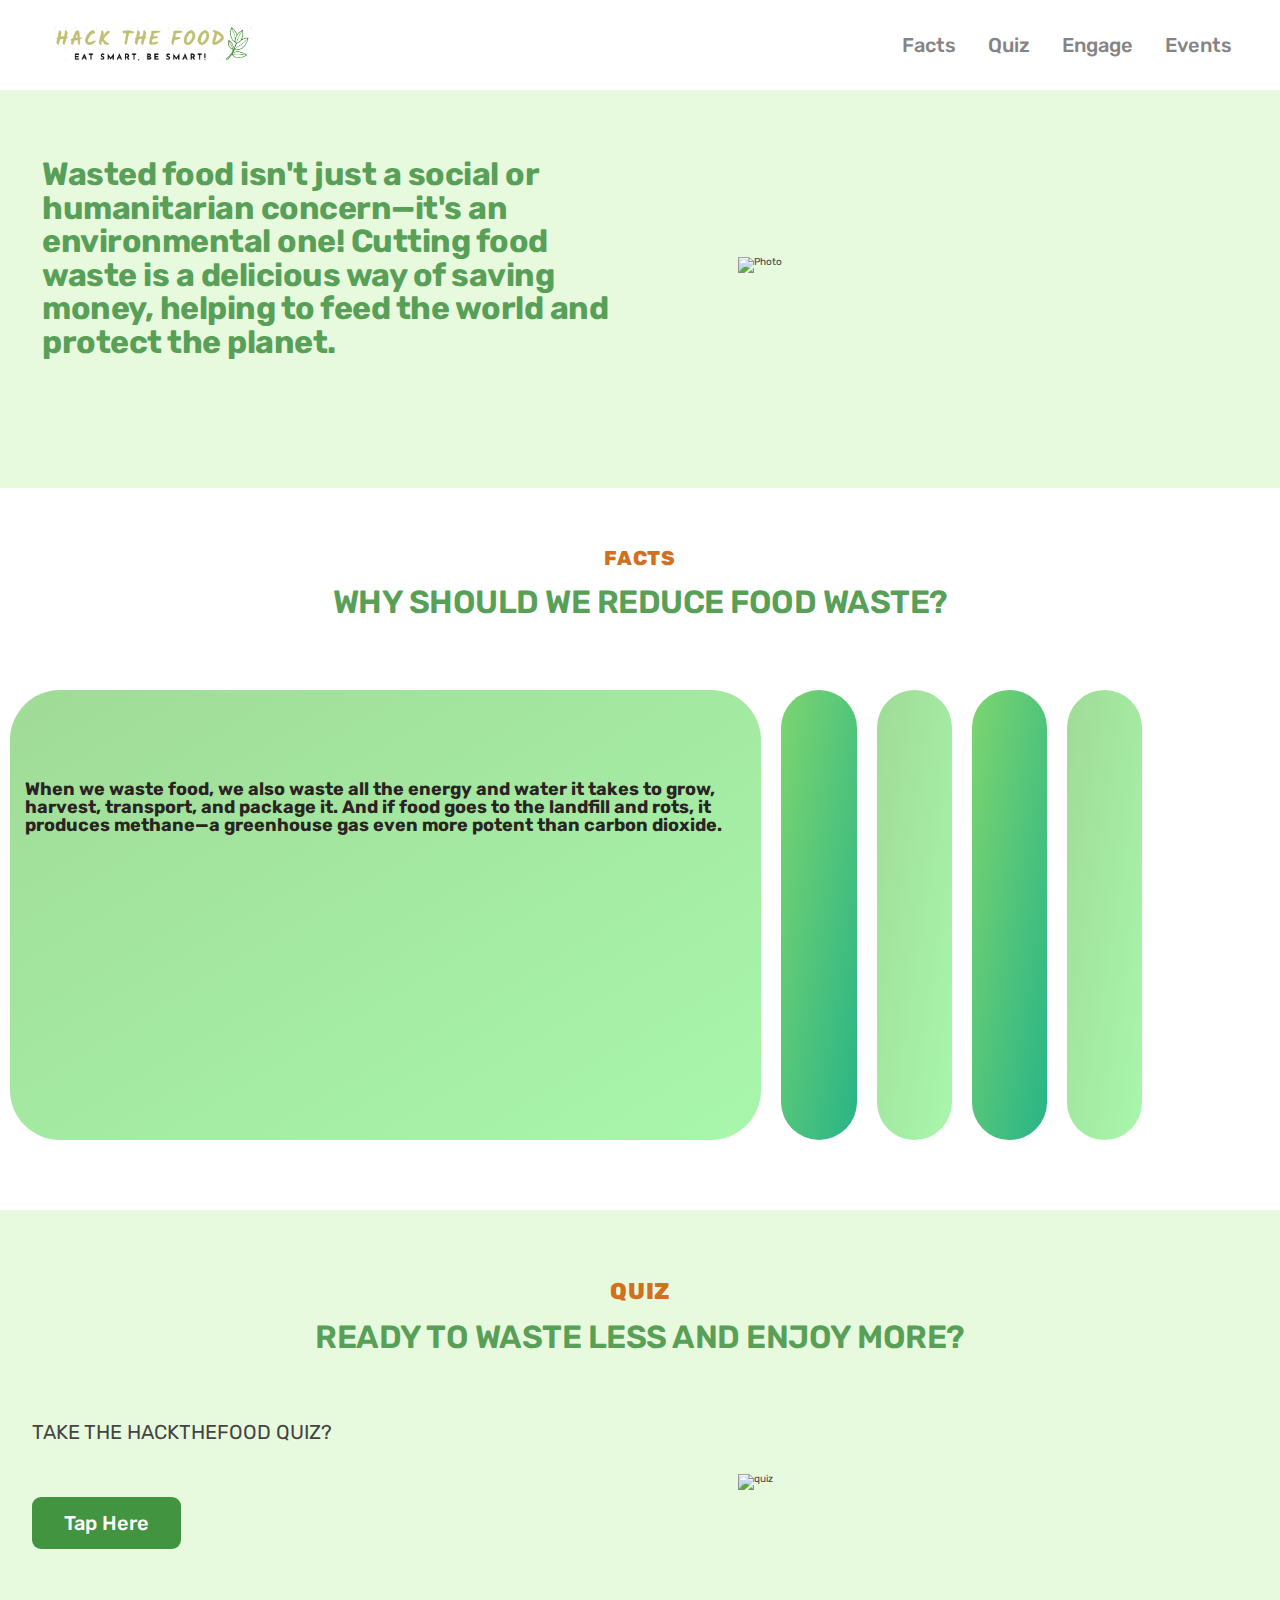
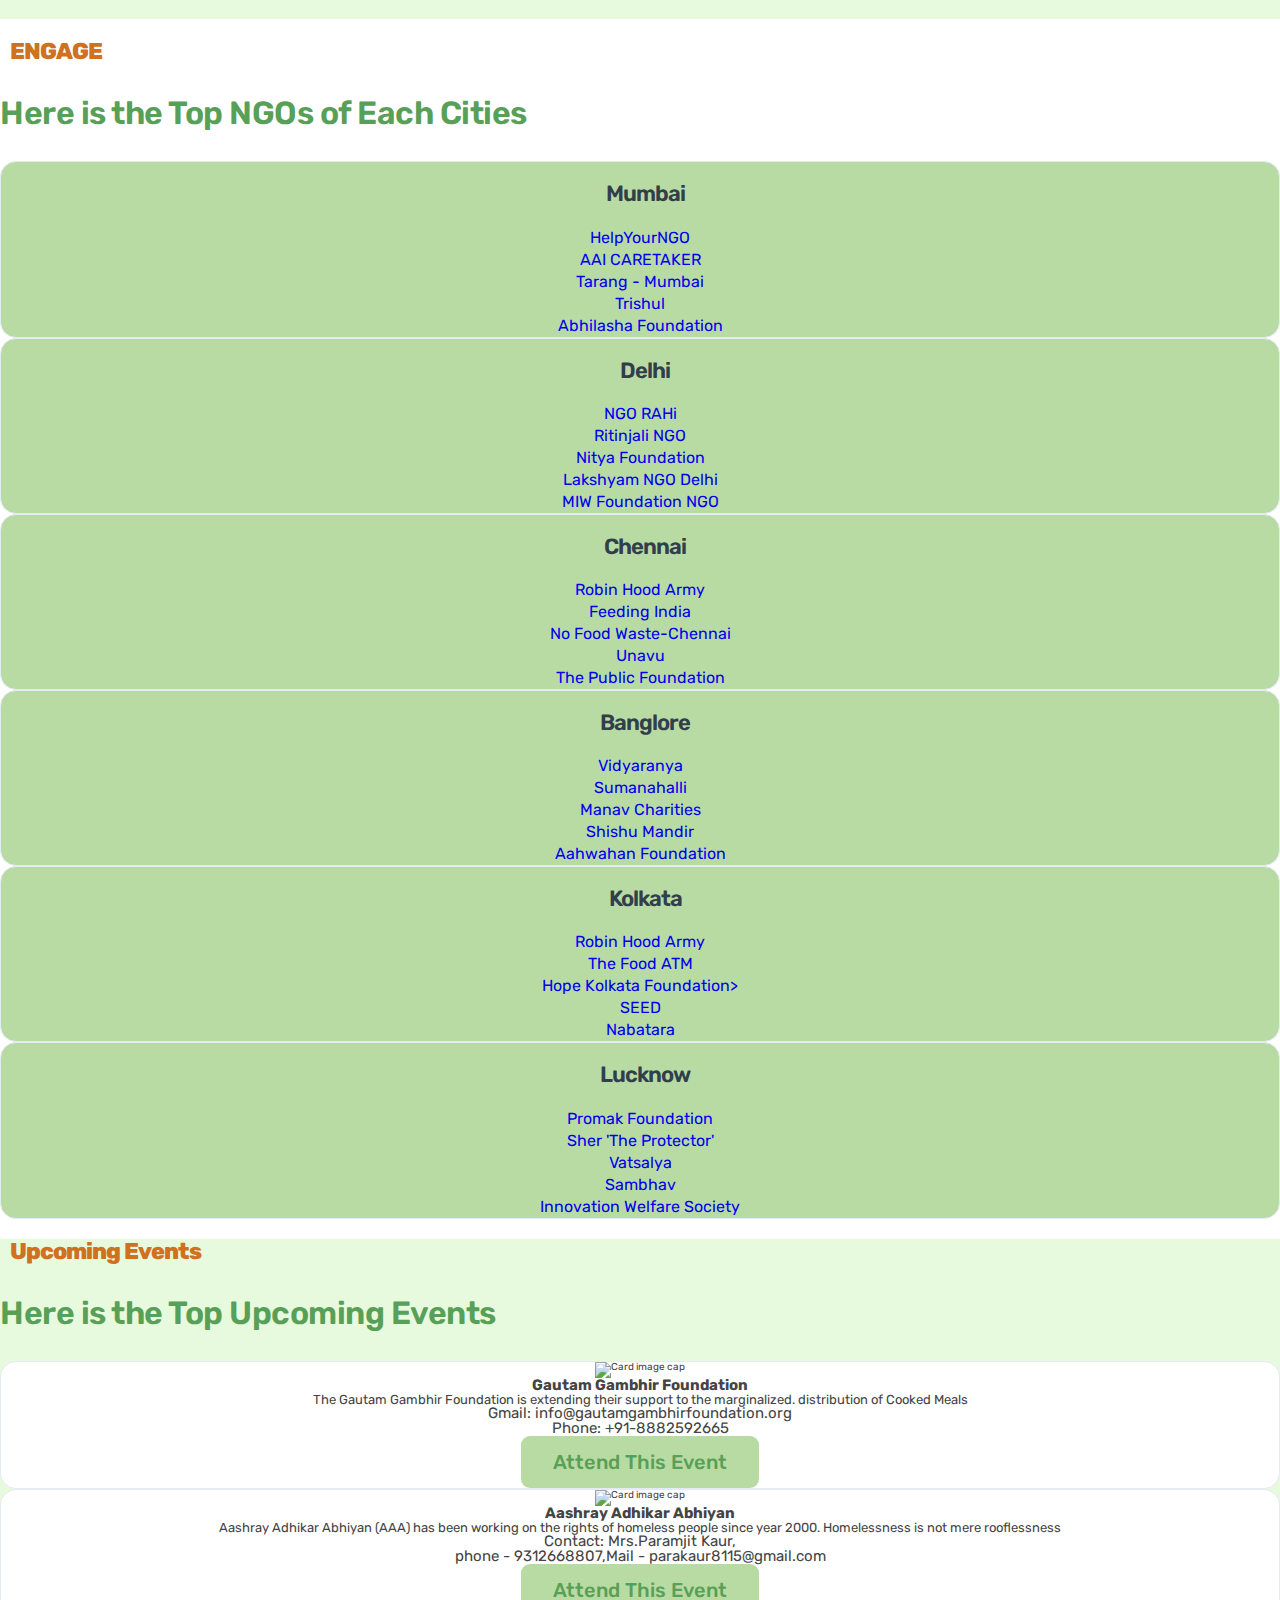
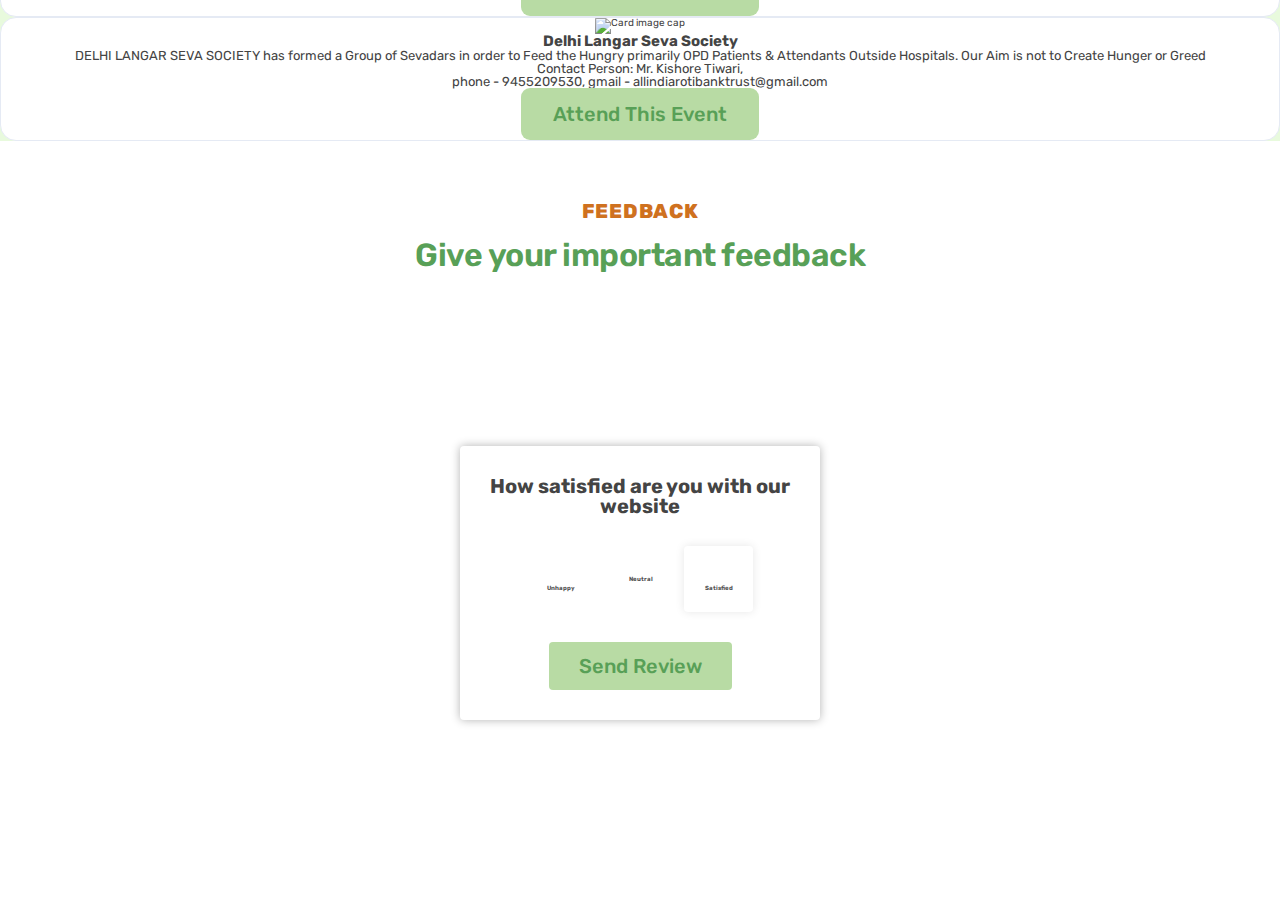
==== commit a17f951f: "add events section" ====
--- a/Main_Project/index.html
+++ b/Main_Project/index.html
@@ -71,13 +71,17 @@
     <!--
        Main Section
       -->
+ <!--
+       Main Section
+      -->
     <main>
       <section class="section-hero">
         <div class="hero">
           <div class="hero-text-box">
             <h1 class="heading-primary">
               Wasted food isn't just a social or humanitarian concern—it's an
-              environmental one.
+              environmental one! Cutting food waste is a delicious way of saving money,
+                helping to feed the world and protect the planet. 
             </h1>
           </div>
           <div class="hero-img-box">
@@ -87,6 +91,7 @@
           </div>
         </div>
       </section>
+
       <!--
         Facts
       -->
@@ -162,7 +167,7 @@
       <!--
         Quiz
        -->
-      <section class="section-quiz"id="quiz">
+       <section class="section-quiz"id="quiz">
         <div class="container_facts facts_center-text">
           <span class="quiz_subheading">Quiz</span>
           <h2 class="facts_heading-secondary">
@@ -172,21 +177,22 @@
         <div class="hero">
         <div class="hero-text-box">
           <p class="hero-description">
-            TAKE THE HACKTHEFOOD CHALLENGE: TOO GOOD TO WASTE CHALLENGE
+            TAKE THE HACKTHEFOOD QUIZ?
           </p>
           <a href="quizChallenge.html" target="_blank" class="btn btn--full margin-right-sm"
-            >Take The Challenge</a
+            >Tap Here</a
           >
         </div>
         <div class="hero-img-box">
           <img
-            src="./img/challenge.jpg"
+            src="./img/FoodWaste.jpg"
             class="hero-img"
             alt="quiz"
           />
         </div>
         </div>
         </section>
+
         <!-- Engage-->
         <section>
           <div class="wcu-section pt-5 pb-5" id="engage">
@@ -200,67 +206,81 @@
                     </div>
                     <div class="col-12 col-md-4">
                         <div class="wcu-card p-3 mb-3">
-                            <h1 class="wcu-card-title mt-3">Delhi</h1>
-                            <a href=" https://ngorahi.org/" target="_blank">NGO RAHi</a><br>
-                            <a href=" https://www.ritinjali.org/ " target=" _blank">Ritinjali NGO</a><br>
-                            <a href=" https://www.nityafoundation.in/" target=" _blank">Nitya Foundation</a><br>
-                            <a href=" https://www.lakshyam.co.in/ " target=" _blank">Lakshyam NGO Delhi</a><br>
-                            <a href=" http://miwfoundation.org/ " target=" _blank">MIW Foundation NGO</a><br>
-                        </div>
-                    </div>
-    
-                    <div class="col-12 col-md-4">
-                        <div class="wcu-card p-3 mb-3">
-                            <h1 class="wcu-card-title mt-3">Delhi</h1>
-                            <a href=" https://ngorahi.org/" target="_blank">NGO RAHi</a><br>
-                            <a href=" https://www.ritinjali.org/ " target=" _blank">Ritinjali NGO</a><br>
-                            <a href=" https://www.nityafoundation.in/" target=" _blank">Nitya Foundation</a><br>
-                            <a href=" https://www.lakshyam.co.in/ " target=" _blank">Lakshyam NGO Delhi</a><br>
-                            <a href=" http://miwfoundation.org/ " target=" _blank">MIW Foundation NGO</a><br>
-                        </div>
-                    </div>
-    
-                    <div class="col-12 col-md-4">
-                        <div class="wcu-card p-3 mb-3">
-                            <h1 class="wcu-card-title mt-3">Delhi</h1>
-                            <a href=" https://ngorahi.org/" target="_blank">NGO RAHi</a><br>
-                            <a href=" https://www.ritinjali.org/ " target=" _blank">Ritinjali NGO</a><br>
-                            <a href=" https://www.nityafoundation.in/" target=" _blank">Nitya Foundation</a><br>
-                            <a href=" https://www.lakshyam.co.in/ " target=" _blank">Lakshyam NGO Delhi</a><br>
-                            <a href=" http://miwfoundation.org/ " target=" _blank">MIW Foundation NGO</a><br>
-                        </div>
-                    </div>
-    
-                    <div class="col-12 col-md-4">
-                        <div class="wcu-card p-3 mb-3">
-                            <h1 class="wcu-card-title mt-3">Delhi</h1>
-                            <a href=" https://ngorahi.org/" target="_blank">NGO RAHi</a><br>
-                            <a href=" https://www.ritinjali.org/ " target=" _blank">Ritinjali NGO</a><br>
-                            <a href=" https://www.nityafoundation.in/" target=" _blank">Nitya Foundation</a><br>
-                            <a href=" https://www.lakshyam.co.in/ " target=" _blank">Lakshyam NGO Delhi</a><br>
-                            <a href=" http://miwfoundation.org/ " target=" _blank">MIW Foundation NGO</a><br>
-                        </div>
-                    </div>
-    
-                    <div class="col-12 col-md-4">
-                        <div class="wcu-card p-3 mb-3">
-                            <h1 class="wcu-card-title mt-3">Delhi</h1>
-                            <a href=" https://ngorahi.org/" target="_blank">NGO RAHi</a><br>
-                            <a href=" https://www.ritinjali.org/ " target=" _blank">Ritinjali NGO</a><br>
-                            <a href=" https://www.nityafoundation.in/" target=" _blank">Nitya Foundation</a><br>
-                            <a href=" https://www.lakshyam.co.in/ " target=" _blank">Lakshyam NGO Delhi</a><br>
-                            <a href=" http://miwfoundation.org/ " target=" _blank">MIW Foundation NGO</a><br>
-                        </div>
-                    </div>
-    
-                    <div class="col-12 col-md-4">
-                        <div class="wcu-card p-3 mb-3">
-                            <h1 class="wcu-card-title mt-3">Delhi</h1>
-                            <a href=" https://ngorahi.org/" target="_blank">NGO RAHi</a><br>
-                            <a href=" https://www.ritinjali.org/ " target=" _blank">Ritinjali NGO</a><br>
-                            <a href=" https://www.nityafoundation.in/" target=" _blank">Nitya Foundation</a><br>
-                            <a href=" https://www.lakshyam.co.in/ " target=" _blank">Lakshyam NGO Delhi</a><br>
-                            <a href=" http://miwfoundation.org/ " target=" _blank">MIW Foundation NGO</a><br>
+                            <h1 class="wcu-card-title mt-3 city">Mumbai</h1>
+                            <div class="ngo_links">
+                                <a class="ngo_link" href="  https://www.helpyourngo.com/" target="_blank">HelpYourNGO</a><br>
+                                <a class="ngo_link"href=" http://www.aaicaretaker.in/" target=" _blank">AAI CARETAKER</a><br>
+                                <a class="ngo_link"href=" https://www.tarang.org/about-us-2" target=" _blank">Tarang - Mumbai</a><br>
+                                <a class="ngo_link"href="  https://www.trishul-ngo.org/" target=" _blank">Trishul</a><br>
+                                <a class="ngo_link"href=" https://www.abhilasha-foundation.org/" target=" _blank">Abhilasha Foundation</a><br>
+                            </div>
+                        </div>
+                    </div>
+    
+                    <div class="col-12 col-md-4">
+                        <div class="wcu-card p-3 mb-3">
+                            <h1 class="wcu-card-title mt-3 city">Delhi</h1>
+                            <div class="ngo_links">
+                                <a class="ngo_link"href=" https://ngorahi.org/" target="_blank">NGO RAHi</a><br>
+                                <a class="ngo_link"href=" https://www.ritinjali.org/ " target=" _blank">Ritinjali NGO</a><br>
+                                <a class="ngo_link"href=" https://www.nityafoundation.in/" target=" _blank">Nitya Foundation</a><br>
+                                <a class="ngo_link"href=" https://www.lakshyam.co.in/ " target=" _blank">Lakshyam NGO Delhi</a><br>
+                                <a class="ngo_link"href=" http://miwfoundation.org/ " target=" _blank">MIW Foundation NGO</a><br>
+                            </div>
+                        </div>
+                    </div>
+    
+                    <div class="col-12 col-md-4">
+                        <div class="wcu-card p-3 mb-3">
+                            <h1 class="wcu-card-title mt-3 city">Chennai</h1>
+                            <div class="ngo_links">
+                                <a class="ngo_link"href=" https://robinhoodarmy.com/" target="_blank">Robin Hood Army</a><br>
+                                <a class="ngo_link"href=" https://www.feedingindia.org/" target=" _blank">Feeding India</a><br>
+                                <a class="ngo_link ngo_text"href=" https://nofoodwaste.business.site/?utm_source=gmb&utm_medium=referral
+                                " target=" _blank">No Food Waste-Chennai</a><br>
+                                <a class="ngo_link"href=" https://unavuforall.org/" target=" _blank">Unavu</a><br>
+                                <a class="ngo_link"href="  https://thepublicfoundation.org/" target=" _blank">The Public Foundation</a><br>
+                            </div>
+                        </div>
+                    </div>
+    
+                    <div class="col-12 col-md-4">
+                        <div class="wcu-card p-3 mb-3">
+                            <h1 class="wcu-card-title mt-3 city">Banglore</h1>
+                            <div class="ngo_links">
+                                <a class="ngo_link"href=" https://www.vidyaranya.org/" target="_blank">Vidyaranya</a><br>
+                                <a class="ngo_link"href=" https://www.ritinjali.org/ " target=" _blank">Sumanahalli</a><br>
+                                <a class="ngo_link"href=" https://manavcharities.in/" target=" _blank">Manav Charities</a><br>
+                                <a class="ngo_link"href=" www.shishumandir.org " target=" _blank">Shishu Mandir</a><br>
+                                <a class="ngo_link"href=" https://www.aahwahan.com/" target=" _blank">Aahwahan Foundation</a><br>
+                            </div>
+                        </div>
+                    </div>
+    
+                    <div class="col-12 col-md-4">
+                        <div class="wcu-card p-3 mb-3">
+                            <h1 class="wcu-card-title mt-3 city">Kolkata</h1>
+                            <div class="ngo_links">
+                                <a class="ngo_link"href=" https://robinhoodarmy.com/" target="_blank">Robin Hood Army</a><br>
+                                <a class="ngo_link" href=" https://travel.earth/food-atm-kolkata/" target=" _blank">The Food ATM</a><br>
+                                <a class="ngo_link"href=" https://www.hkf.ind.in/" target=" _blank">
+                                    Hope Kolkata Foundation><br>
+                                <a class="ngo_link"href=" https://www.seedin.org/" target=" _blank">SEED</a><br>
+                                <a class="ngo_link"href=" https://www.nabatara.org/" target=" _blank">Nabatara</a><br>
+                            </div>
+                        </div>
+                    </div>
+    
+                    <div class="col-12 col-md-4">
+                        <div class="wcu-card p-3 mb-3">
+                            <h1 class="wcu-card-title mt-3 city">Lucknow</h1>
+                            <div class="ngo_links">
+                                <a class="ngo_link"href=" http://promak.org/" target="_blank">Promak Foundation</a><br>
+                                <a class="ngo_link"href=" https://top-ngo-lucknow.business.site/" target=" _blank">Sher 'The Protector' </a><br>
+                                <a class="ngo_link"href=" http://vatsalya.org.in/" target=" _blank">Vatsalya</a><br>
+                                <a class="ngo_link"href=" https://www.sambhavindia.org/" target=" _blank">Sambhav</a><br>
+                                <a class="ngo_link"href=" https://www.iwsbharat.org/" target=" _blank">Innovation Welfare Society</a><br>
+                            </div>
                         </div>
                     </div>
                 </div>
@@ -269,98 +289,109 @@
           </section>
 
 
+
           <!--Events-->
-        <section>
-          <div class="event-section pt-5 pb-5" id="events">
-            <div class="container">
-                <div class="row">
-                    <div class="col-12">
-                        <h1 class="wcu-section-heading">Upcoming Events</h1>
-                        <p class="wcu-section-description">
-                            Here is the Top Upcoming Events
-                        </p>
-                    </div>
-    
-                    <div class="col-12 col-md-4">
-                        <div class="wcu-card p-3 mb-3 shadow-lg">
-                            <img class="card-img-top" src="https://gautamgambhirfoundation.org/wp-content/uploads/2021/02/image04.jpg" alt="Card image cap">
-                            <div class="card-body">
-                                <h5 class="card-title">Gautam Gambhir Foundation</h5>
-                                <p class="card-text">
-                                    The Gautam Gambhir Foundation is extending their support to the marginalized.
-                                    distribution of Cooked Meals
-                                </p>
-                                <a href="https://gautamgambhirfoundation.org/" target="_blank" class="btn btn-success">Attend This Event</a>
-                            </div>
-                        </div>
-                    </div>
-    
-    
-                    <div class="col-12 col-md-4">
-                        <div class="wcu-card p-3 mb-3 shadow-lg">
-                            <img class="card-img-top" src="https://gautamgambhirfoundation.org/wp-content/uploads/2021/02/image04.jpg" alt="Card image cap">
-                            <div class="card-body">
-                                <h5 class="card-title">Gautam Gambhir Foundation</h5>
-                                <p class="card-text">
-                                    The Gautam Gambhir Foundation is extending their support to the marginalized.
-                                    distribution of Cooked Meals
-                                </p>
-                                <a href="https://gautamgambhirfoundation.org/" target="_blank" class="btn btn-success">Attend This Event</a>
-                            </div>
-                        </div>
-                    </div>
-    
-                    <div class="col-12 col-md-4">
-                        <div class="wcu-card p-3 mb-3 shadow-lg">
-                            <img class="card-img-top" src="https://gautamgambhirfoundation.org/wp-content/uploads/2021/02/image04.jpg" alt="Card image cap">
-                            <div class="card-body">
-                                <h5 class="card-title">Gautam Gambhir Foundation</h5>
-                                <p class="card-text">
-                                    The Gautam Gambhir Foundation is extending their support to the marginalized.
-                                    distribution of Cooked Meals
-                                </p>
-                                <a href="https://gautamgambhirfoundation.org/" target="_blank" class="btn btn-success">Attend This Event</a>
-                            </div>
-                        </div>
-                    </div>
-                </div>
-            </div>
-        </div>
-        </section>
+          <section>
+            <div class="event-section pt-5 pb-5" id="events">
+              <div class="container">
+                  <div class="row">
+                      <div class="col-12">
+                          <h1 class="wcu-section-heading">Upcoming Events</h1>
+                          <p class="wcu-section-description">
+                              Here is the Top Upcoming Events
+                          </p>
+                      </div>
+      
+                      <div class="col-12 col-md-4">
+                          <div class="wc-card p-3 mb-3 pt-5 pb-5 shadow-lg">
+                              <img class="card-img-top" src="https://gautamgambhirfoundation.org/wp-content/uploads/2021/02/image04.jpg" alt="Card image cap">
+                              <div class="card-body event-font">
+                                  <h5 class="card-title">Gautam Gambhir Foundation</h5>
+                                  <p class="card-text">
+                                      The Gautam Gambhir Foundation is extending their support to the marginalized.
+                                      distribution of Cooked Meals
+                                  </p>
+                                  <p class="pb-3">Gmail: info@gautamgambhirfoundation.org<br>
+                                   Phone: +91-8882592665</p>
+                                  <a href="https://gautamgambhirfoundation.org/" target="_blank" class="btn btn-success">Attend This Event</a>
+                              </div>
+                          </div>
+                      </div>
+      
+      
+                      <div class="col-12 col-md-4">
+                          <div class="wc-card p-3 mb-3 pt-5 pb-5 shadow-lg">
+                              <img class="card-img-top" src="https://bolbalatrust.com/rbian/service/(18)chakli%20mala%20kunda%20vitran.JPG" alt="Card image cap">
+                              <div class="card-body event-font">
+                                  <h5 class="card-title">Aashray Adhikar Abhiyan</h5>
+                                  <p class="card-text">
+                                    Aashray Adhikar Abhiyan (AAA) has been working on the rights of homeless people since year 2000. 
+                                    Homelessness is not mere rooflessness 
+                                  </p>
+                                  <p class="pb-3">
+                                    Contact: Mrs.Paramjit Kaur,<br>
+                                    phone - 9312668807,Mail -  parakaur8115@gmail.com
+                                  </p>
+                                  <a href="https://www.fao.org/world-food-day/events/en" target="_blank" class="btn btn-success">Attend This Event</a>
+                              </div>
+                          </div>
+                      </div>
+      
+                      <div class="col-12 col-md-4">
+                          <div class="wc-card p-3 mb-3 shadow-lg">
+                              <img class="card-img-top" src="https://i.pinimg.com/originals/3f/e9/05/3fe9053a8504b78bc7a1e434a0ec39db.jpg" alt="Card image cap">
+                              <div class="card-body event-font1">
+                                  <h5 class="card-title">Delhi Langar Seva Society</h5>
+                                  <p class="card-text">
+                                    DELHI LANGAR SEVA SOCIETY has formed a Group of Sevadars in order to Feed the Hungry primarily OPD Patients & Attendants Outside Hospitals. Our Aim is not to Create Hunger or Greed
+                                  </p>
+                                  <p>
+                                    Contact Person: Mr. Kishore Tiwari,<br>
+                                    phone - 9455209530, gmail - allindiarotibanktrust@gmail.com
+                                  </p>
+                                  <a href="https://www.indiafoodbanking.org/get-involved/contributors/corporate-foundations" target="_blank" class="btn btn-success">Attend This Event</a>
+                              </div>
+                          </div>
+                      </div>
+                  </div>
+              </div>
+          </div>
+          </section>
 
         <!--
           Feedback
         -->
-          <section class="section-facts" id="facts">
-            <div class="container_facts facts_center-text">
-              <span class="facts_subheading">Feedback</span>
-              <h2 class="feedback_heading-secondary">
-                Gave your important feedback
-              </h2>
+        <section class="section-facts" id="facts">
+          <div class="container_facts facts_center-text">
+            <span class="facts_subheading">Feedback</span>
+            <h2 class="feedback_heading-secondary">
+              Give your important feedback
+            </h2>
+            </div>
+            <div class="feedback">
+            <div id="panel"class="panel-container">
+              <strong>How satisfied are you with our <br/> website</strong>
+              <div class="ratings-container">
+                <div class="rating">
+                  <img src="https://image.flaticon.com/icons/svg/187/187150.svg" alt="">
+                  <h6>Unhappy</h6>
+                </div>
+        
+                <div class="rating">
+                  <img src="https://image.flaticon.com/icons/svg/187/187136.svg" alt=""/>
+                  <h6>Neutral</h6>
+                </div>
+        
+                <div class="rating active">
+                  <img src="https://image.flaticon.com/icons/svg/187/187133.svg" alt=""/>
+                  <h6>Satisfied</h6>
+                </div>
               </div>
-              <div class="feedback">
-              <div id="panel"class="panel-container">
-                <strong>How satisfied are you with our <br /> customer support performance?</strong>
-                <div class="ratings-container">
-                  <div class="rating">
-                    <img src="https://image.flaticon.com/icons/svg/187/187150.svg" alt="">
-                    <h6>Unhappy</h6>
-                  </div>
-          
-                  <div class="rating">
-                    <img src="https://image.flaticon.com/icons/svg/187/187136.svg" alt=""/>
-                    <h6>Neutral</h6>
-                  </div>
-          
-                  <div class="rating active">
-                    <img src="https://image.flaticon.com/icons/svg/187/187133.svg" alt=""/>
-                    <h6>Satisfied</h6>
-                  </div>
-                </div>
-                <button class="btn" id="send">Send Review</button>
-              </div>
-              </div>
-          </section>
+              <button class="btn" id="send">Send Review</button>
+            </div>
+            </div>
+        </section>
+
     </main>
     
     <!-- Option 1: Bootstrap Bundle with Popper -->
--- a/Main_Project/style.css
+++ b/Main_Project/style.css
@@ -284,6 +284,17 @@
 .wcu-section {
     background-color: #ffffff;
 }
+.ngo_links{
+  line-height: 22px;
+  font-size: 16px;
+  text-decoration: none;
+}
+.ngo_link{
+  text-decoration: none;
+}
+.city{
+  margin-bottom: 20px;
+}
 
 .wcu-section-heading {
   font-size: 2.3rem;
@@ -311,15 +322,15 @@
 
 .wcu-card-title {
     color: #323f4b;
-    font-family: "Roboto";
     font-size: 22px;
-    font-weight: 500;
+    font-weight: 600;
 }
 
 .wcu-card-description {
     color: #7b8794;
     font-family: "Roboto";
     font-size: 16px;
+    
 }
 /**************************/
 /* Event SECTION */
@@ -327,8 +338,29 @@
 .event-section {
   background-color: #e8fadd;
 }
-/**************************/
-/* Panel SECTION */
+.event-font{
+  font-size: 15px;
+}
+.event-font1{
+  font-size: 13px;
+}
+.card-title{
+  font-size: 1.5rem;
+}
+.card-text{
+  font-size: 1.3rem;
+}
+.wc-card {
+  text-align: center;
+  background-color: #fff;
+  border-style: solid;
+  border-width: 1px;
+  border-color: #e5eaf4;
+  border-radius: 16px;
+}
+
+/**************************/
+/* feedback Panel SECTION */
 /**************************/
 .feedback{
   background-color: #fff;
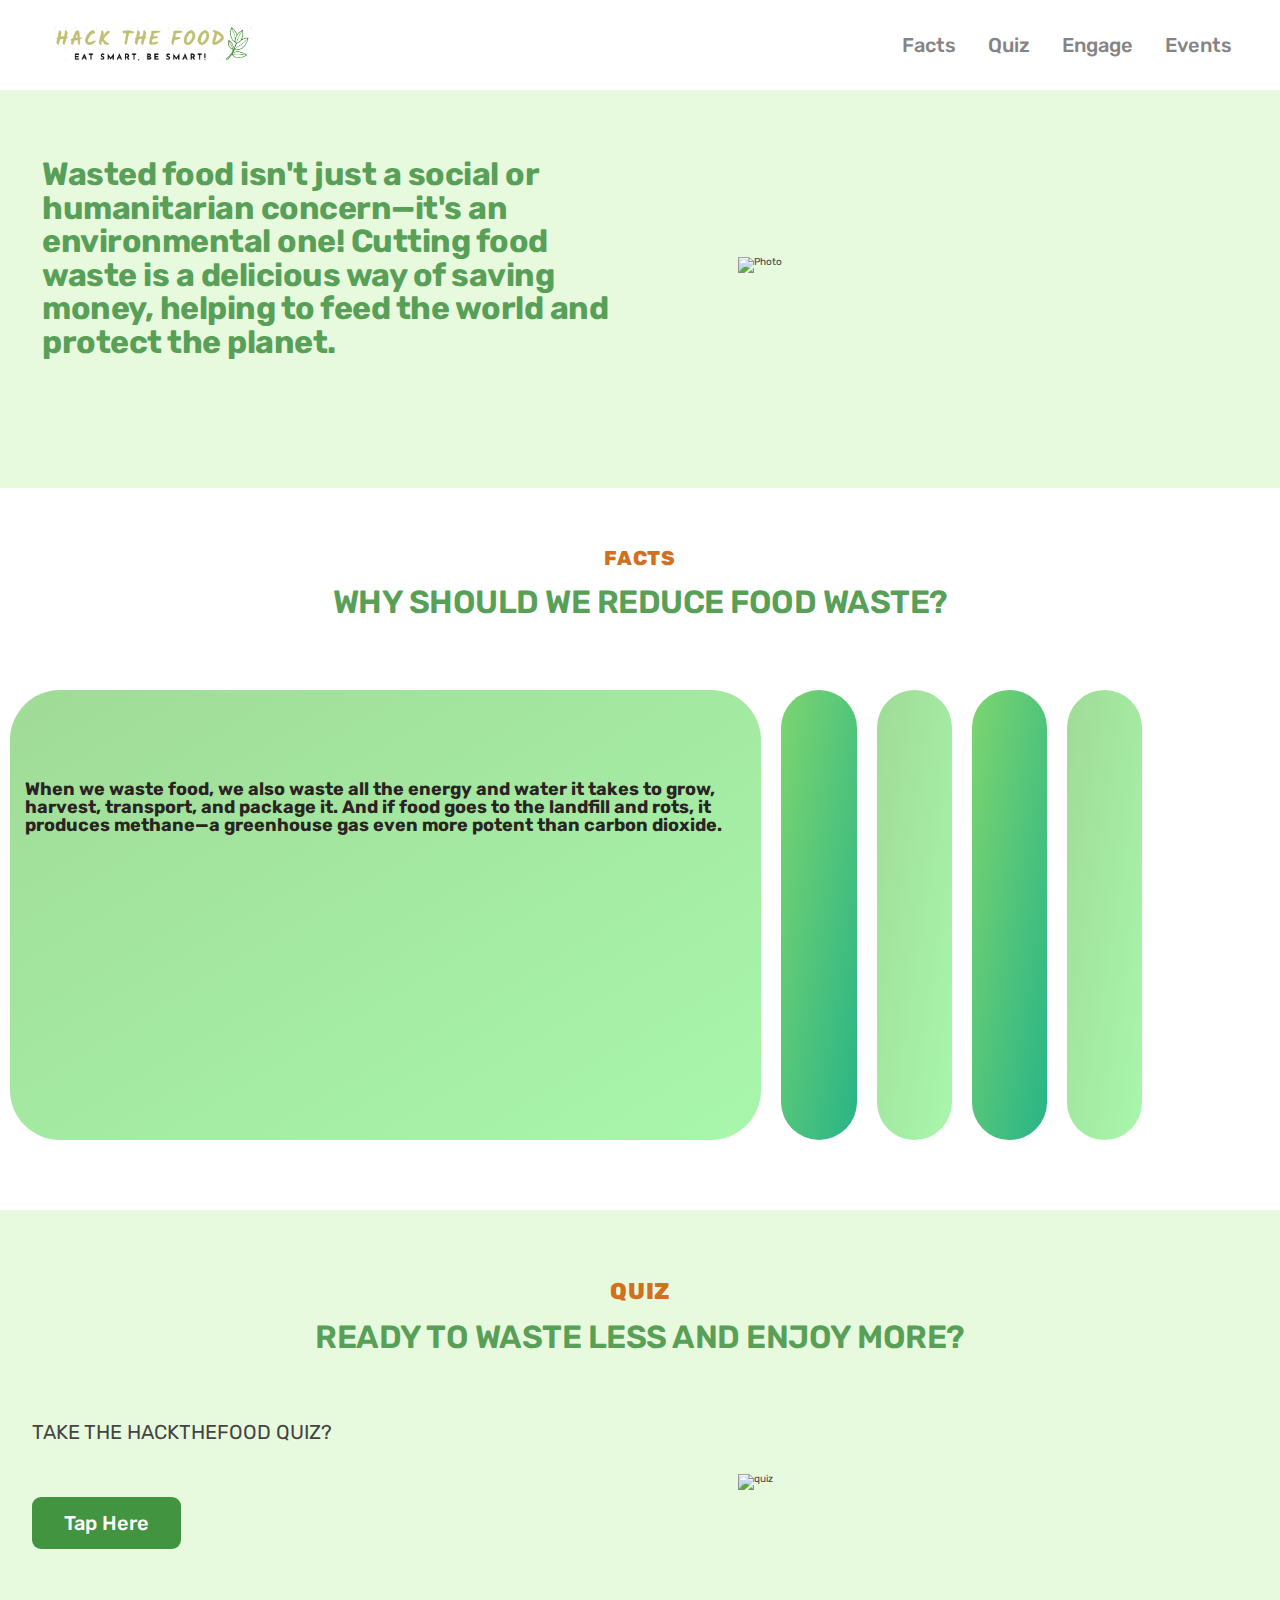
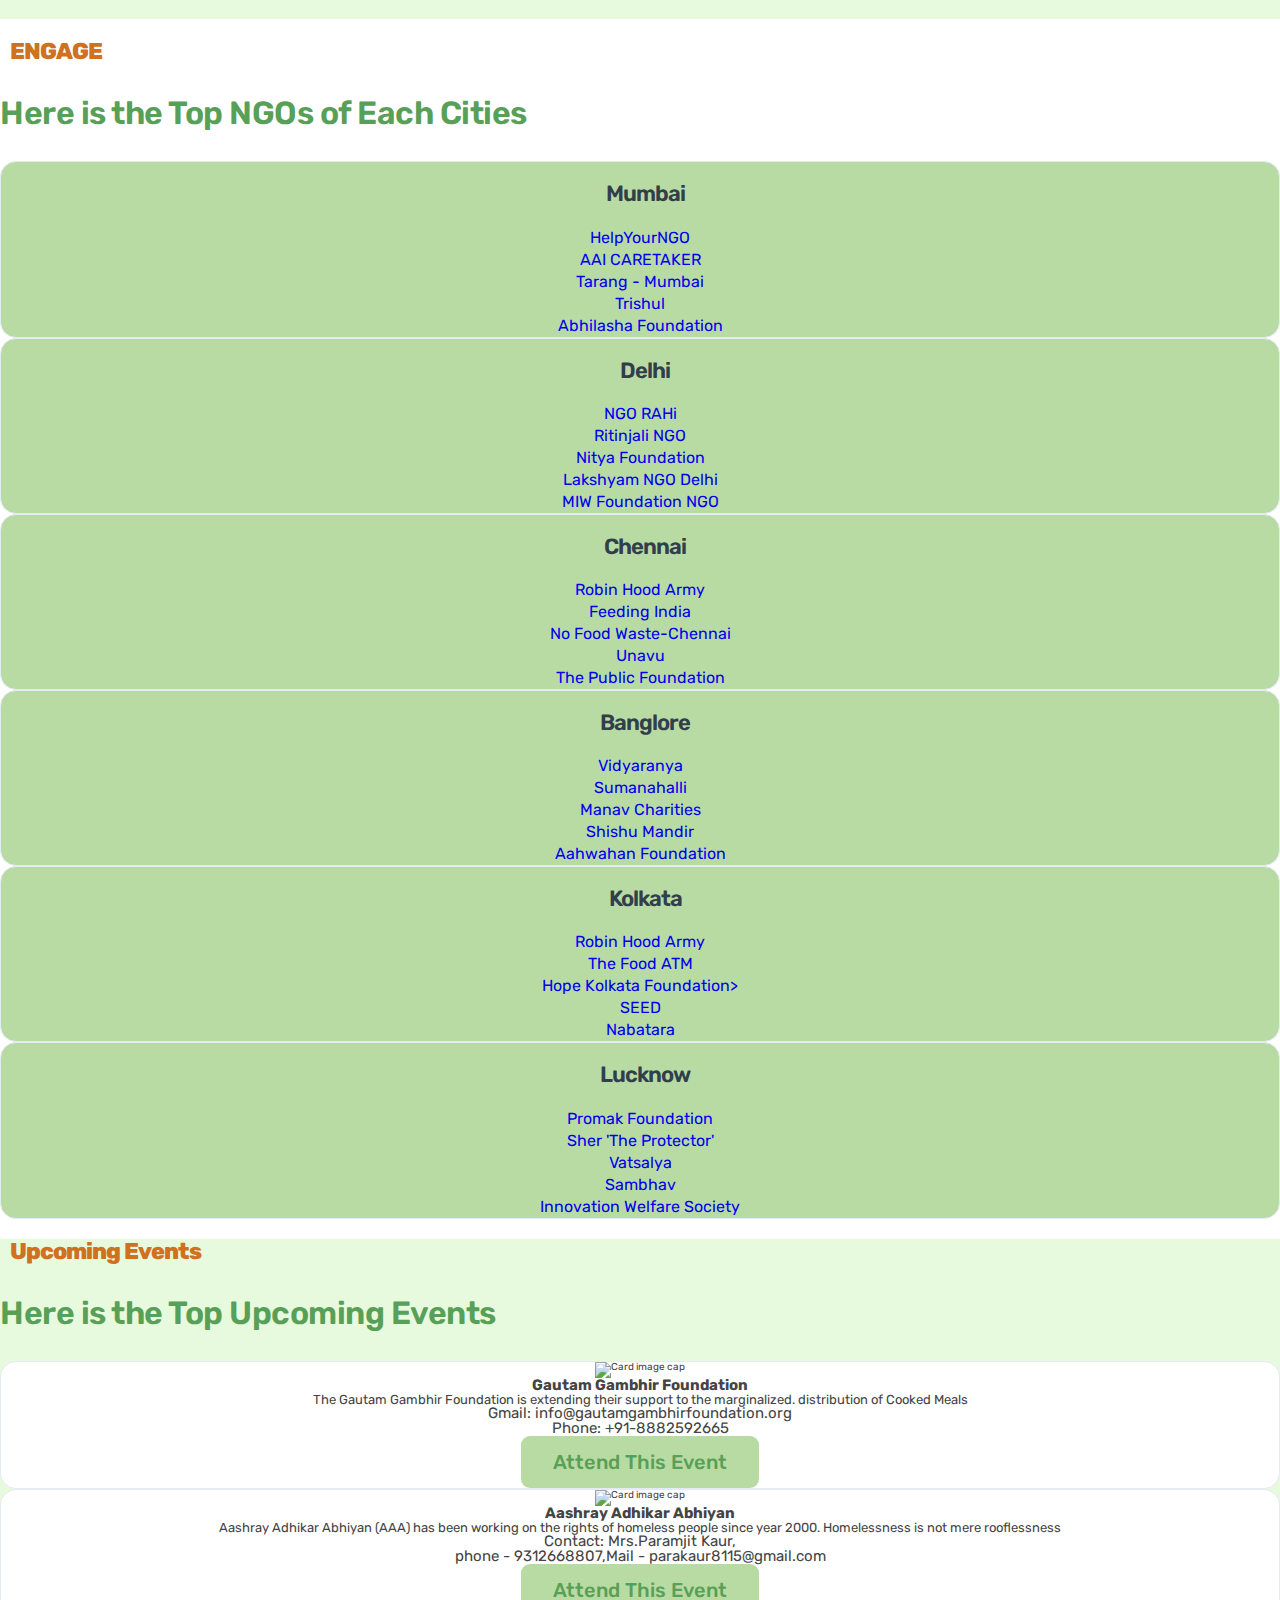
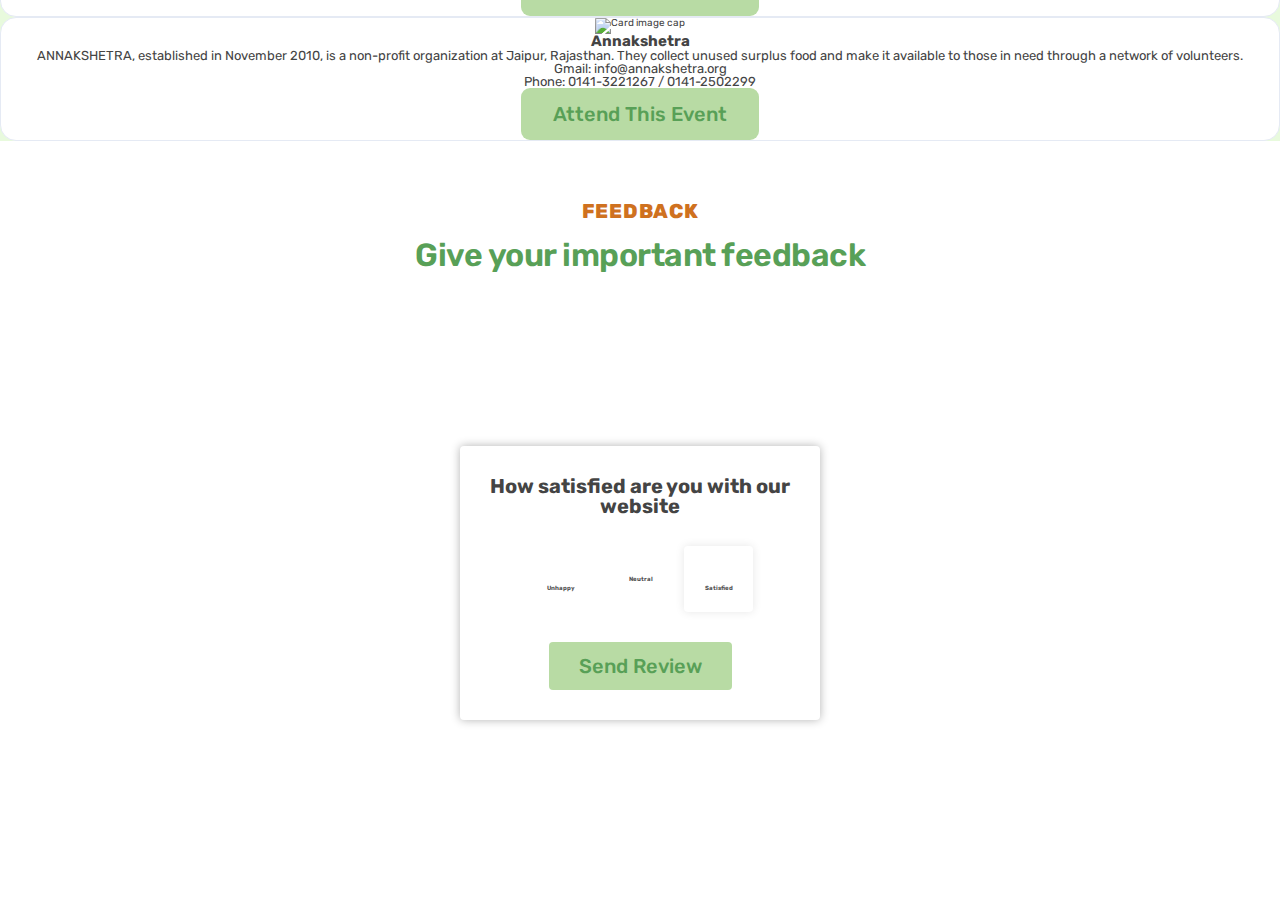
==== commit 283bf8ae: "update event part" ====
--- a/Main_Project/index.html
+++ b/Main_Project/index.html
@@ -332,7 +332,7 @@
                                     Contact: Mrs.Paramjit Kaur,<br>
                                     phone - 9312668807,Mail -  parakaur8115@gmail.com
                                   </p>
-                                  <a href="https://www.fao.org/world-food-day/events/en" target="_blank" class="btn btn-success">Attend This Event</a>
+                                  <a href="https://www.homelesspeople.in/" target="_blank" class="btn btn-success">Attend This Event</a>
                               </div>
                           </div>
                       </div>
@@ -341,15 +341,13 @@
                           <div class="wc-card p-3 mb-3 shadow-lg">
                               <img class="card-img-top" src="https://i.pinimg.com/originals/3f/e9/05/3fe9053a8504b78bc7a1e434a0ec39db.jpg" alt="Card image cap">
                               <div class="card-body event-font1">
-                                  <h5 class="card-title">Delhi Langar Seva Society</h5>
+                                  <h5 class="card-title">Annakshetra</h5>
                                   <p class="card-text">
-                                    DELHI LANGAR SEVA SOCIETY has formed a Group of Sevadars in order to Feed the Hungry primarily OPD Patients & Attendants Outside Hospitals. Our Aim is not to Create Hunger or Greed
+                                    ANNAKSHETRA, established in November 2010, is a non-profit organization at Jaipur, Rajasthan. They collect unused surplus food and make it available to those in need through a network of volunteers.
                                   </p>
-                                  <p>
-                                    Contact Person: Mr. Kishore Tiwari,<br>
-                                    phone - 9455209530, gmail - allindiarotibanktrust@gmail.com
-                                  </p>
-                                  <a href="https://www.indiafoodbanking.org/get-involved/contributors/corporate-foundations" target="_blank" class="btn btn-success">Attend This Event</a>
+                                  <p class="pb-3">Gmail: info@annakshetra.org<br>
+                                    Phone:  0141-3221267 / 0141-2502299</p>
+                                  <a href="http://www.annakshetra.org/" target="_blank" class="btn btn-success">Attend This Event</a>
                               </div>
                           </div>
                       </div>
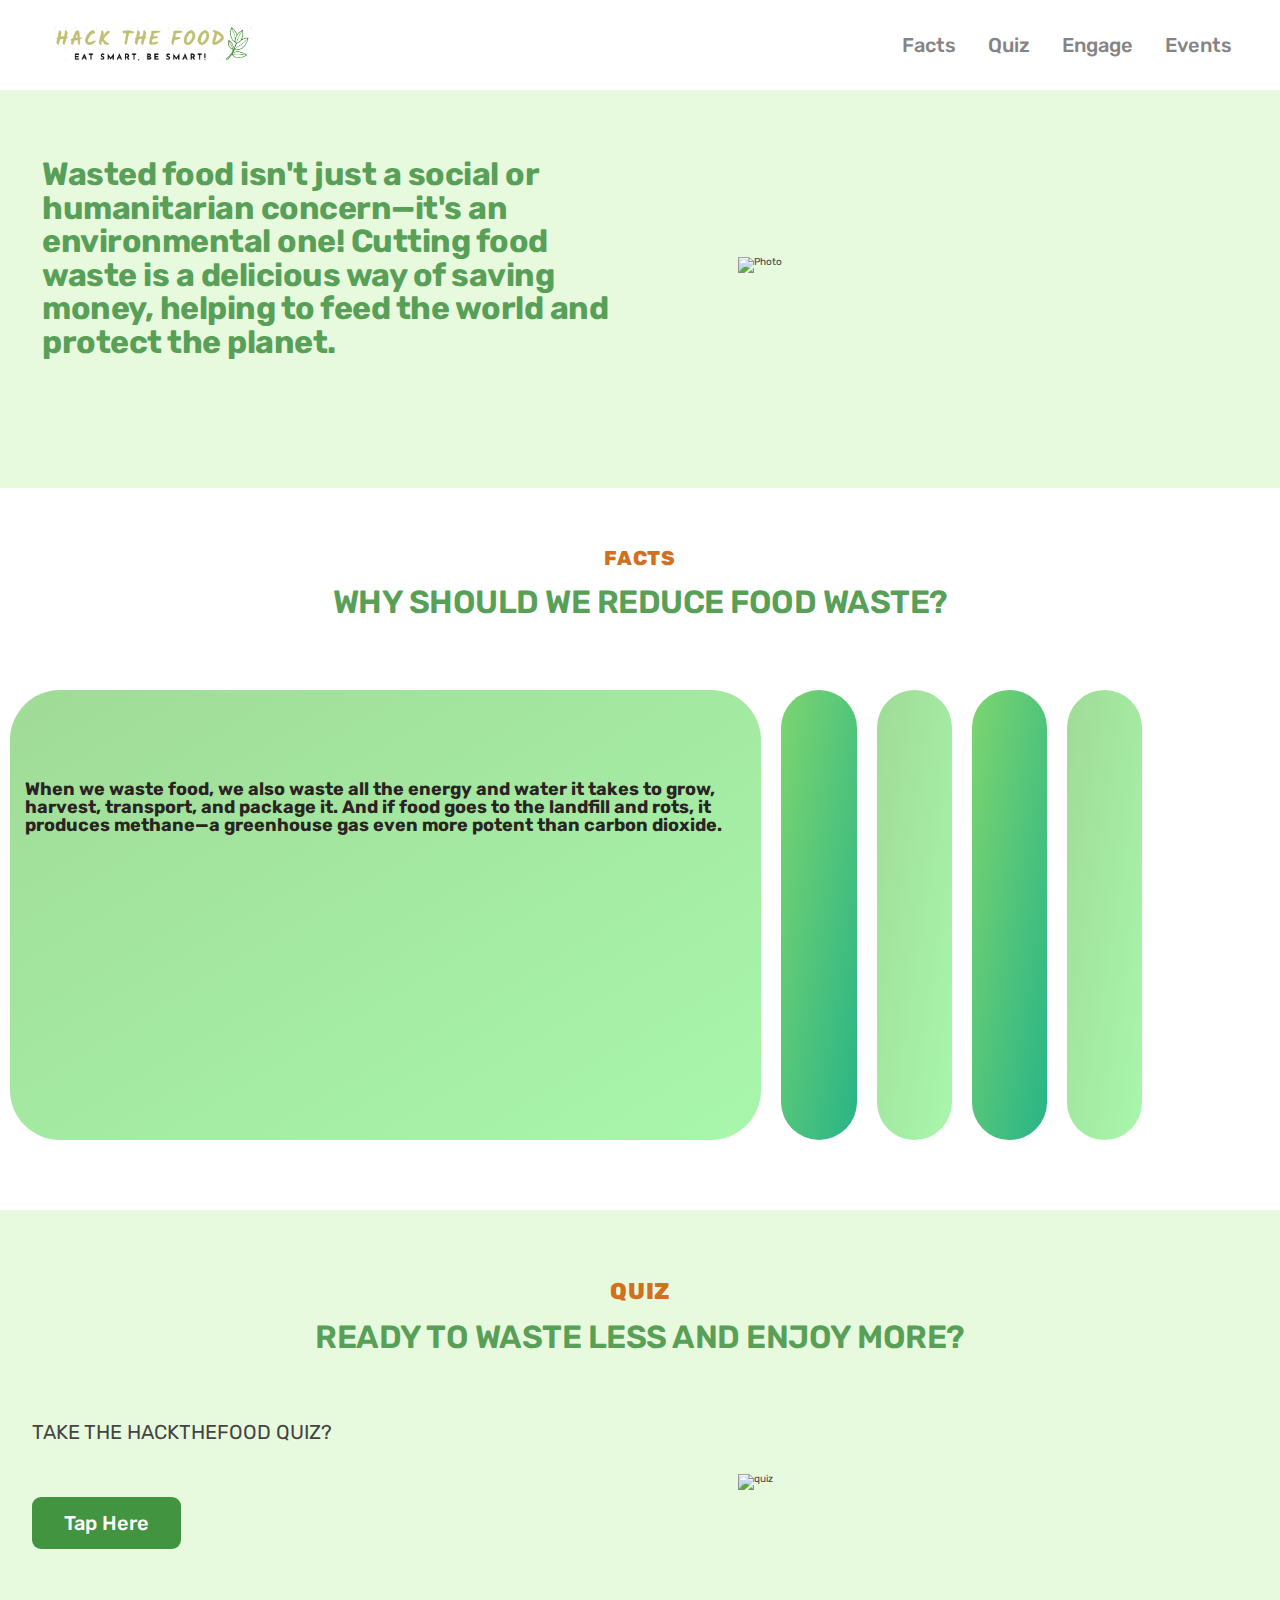
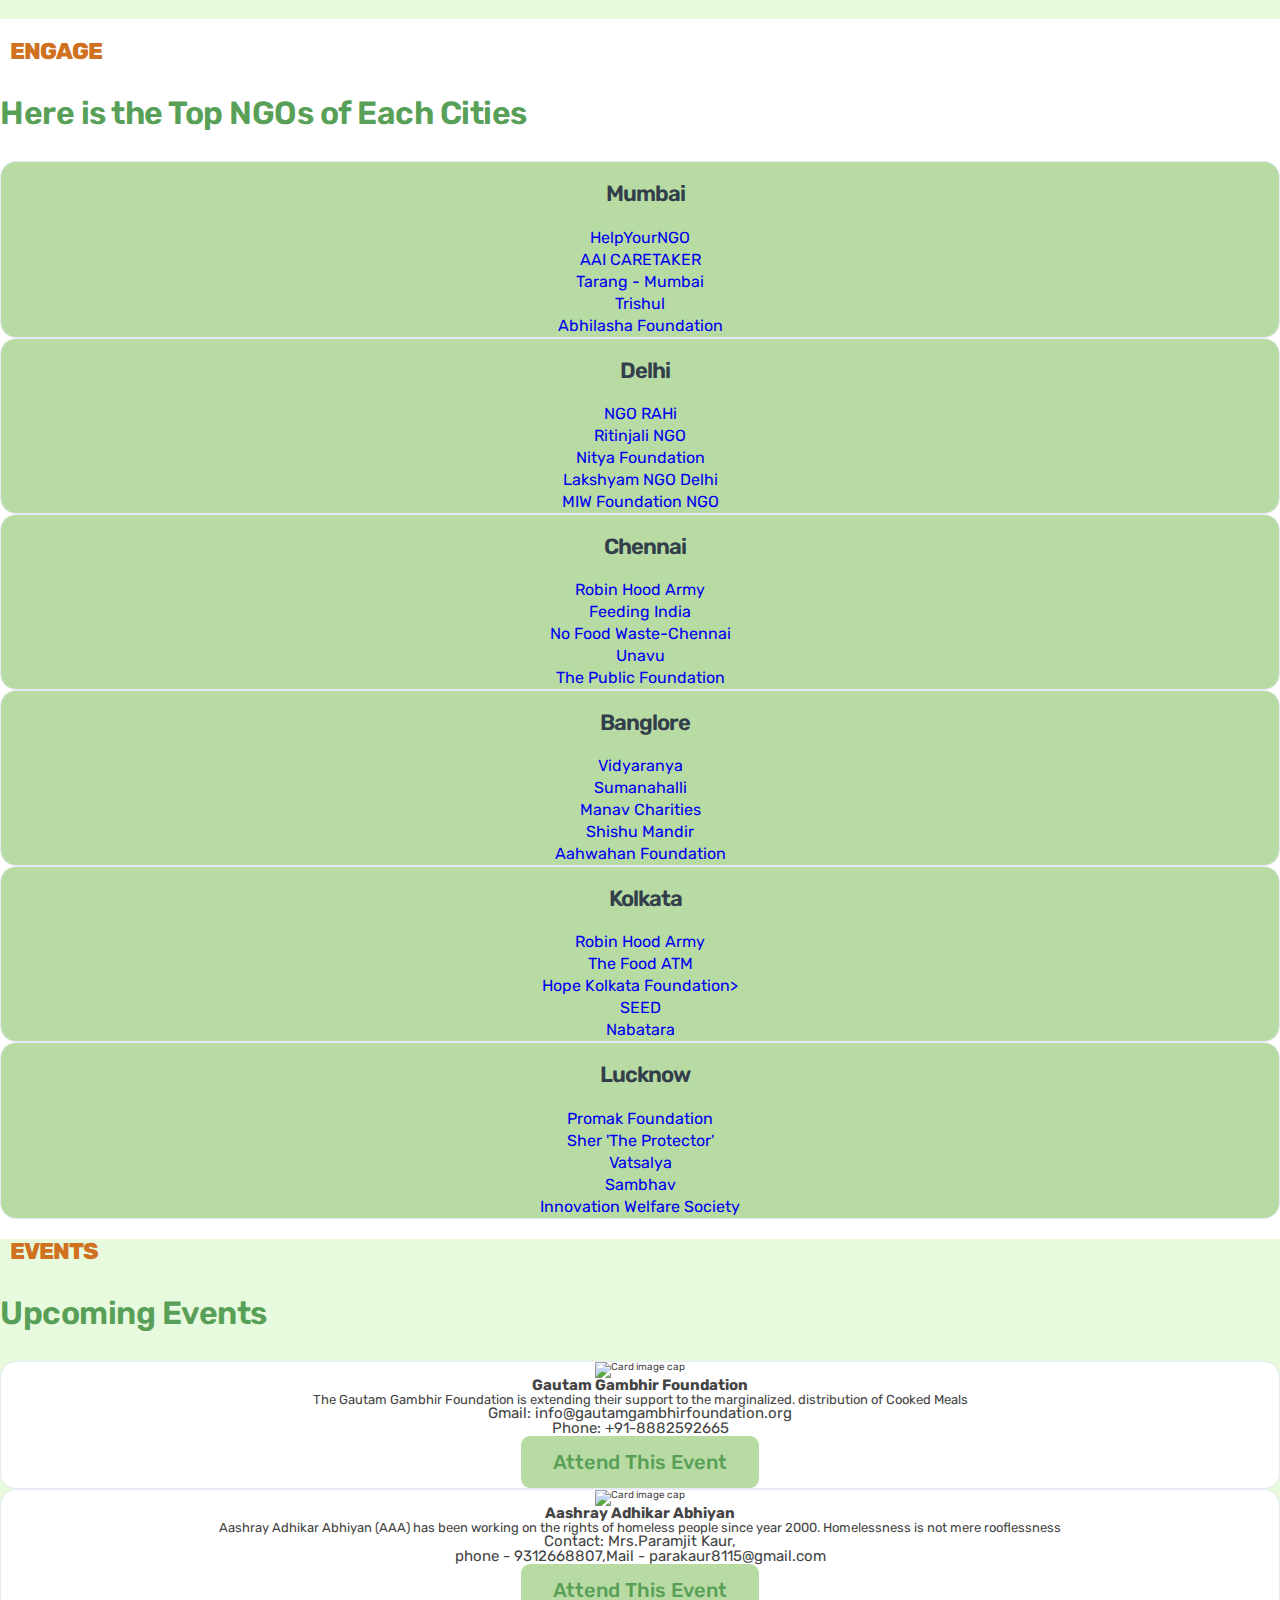
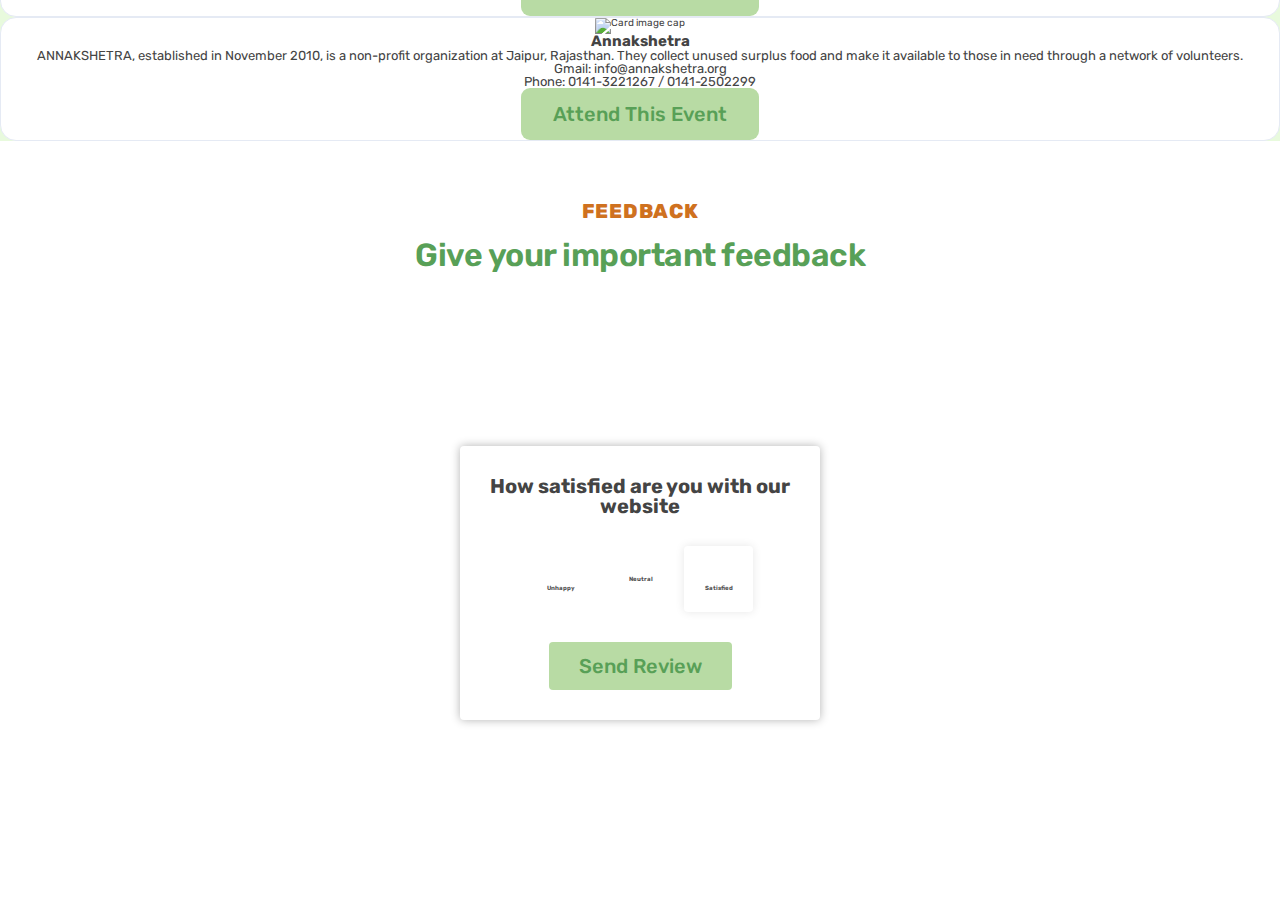
==== commit dc954f70: "change event page" ====
--- a/Main_Project/index.html
+++ b/Main_Project/index.html
@@ -45,7 +45,7 @@
   </head>
   <body>
     <header class="header">
-      <a href="#">
+      <a href="#"/>
         <img
           class="logo"
           alt="website logo"
@@ -291,7 +291,7 @@
 
 
           <!--Events-->
-          <section>
+          <!-- <section>
             <div class="event-section pt-5 pb-5" id="events">
               <div class="container">
                   <div class="row">
@@ -300,8 +300,17 @@
                           <p class="wcu-section-description">
                               Here is the Top Upcoming Events
                           </p>
-                      </div>
-      
+                      </div> -->
+                      <section>
+                        <div class="wcu-section event-section pt-5 pb-5" id="events">
+                          <div class="container">
+                              <div class="row">
+                                  <div class="col-12 text-center">
+                                      <h1 class="wcu-section-heading">EVENTS</h1>
+                                      <p class="wcu-section-description">
+                                          Upcoming Events
+                                      </p>
+                                  </div>
                       <div class="col-12 col-md-4">
                           <div class="wc-card p-3 mb-3 pt-5 pb-5 shadow-lg">
                               <img class="card-img-top" src="https://gautamgambhirfoundation.org/wp-content/uploads/2021/02/image04.jpg" alt="Card image cap">
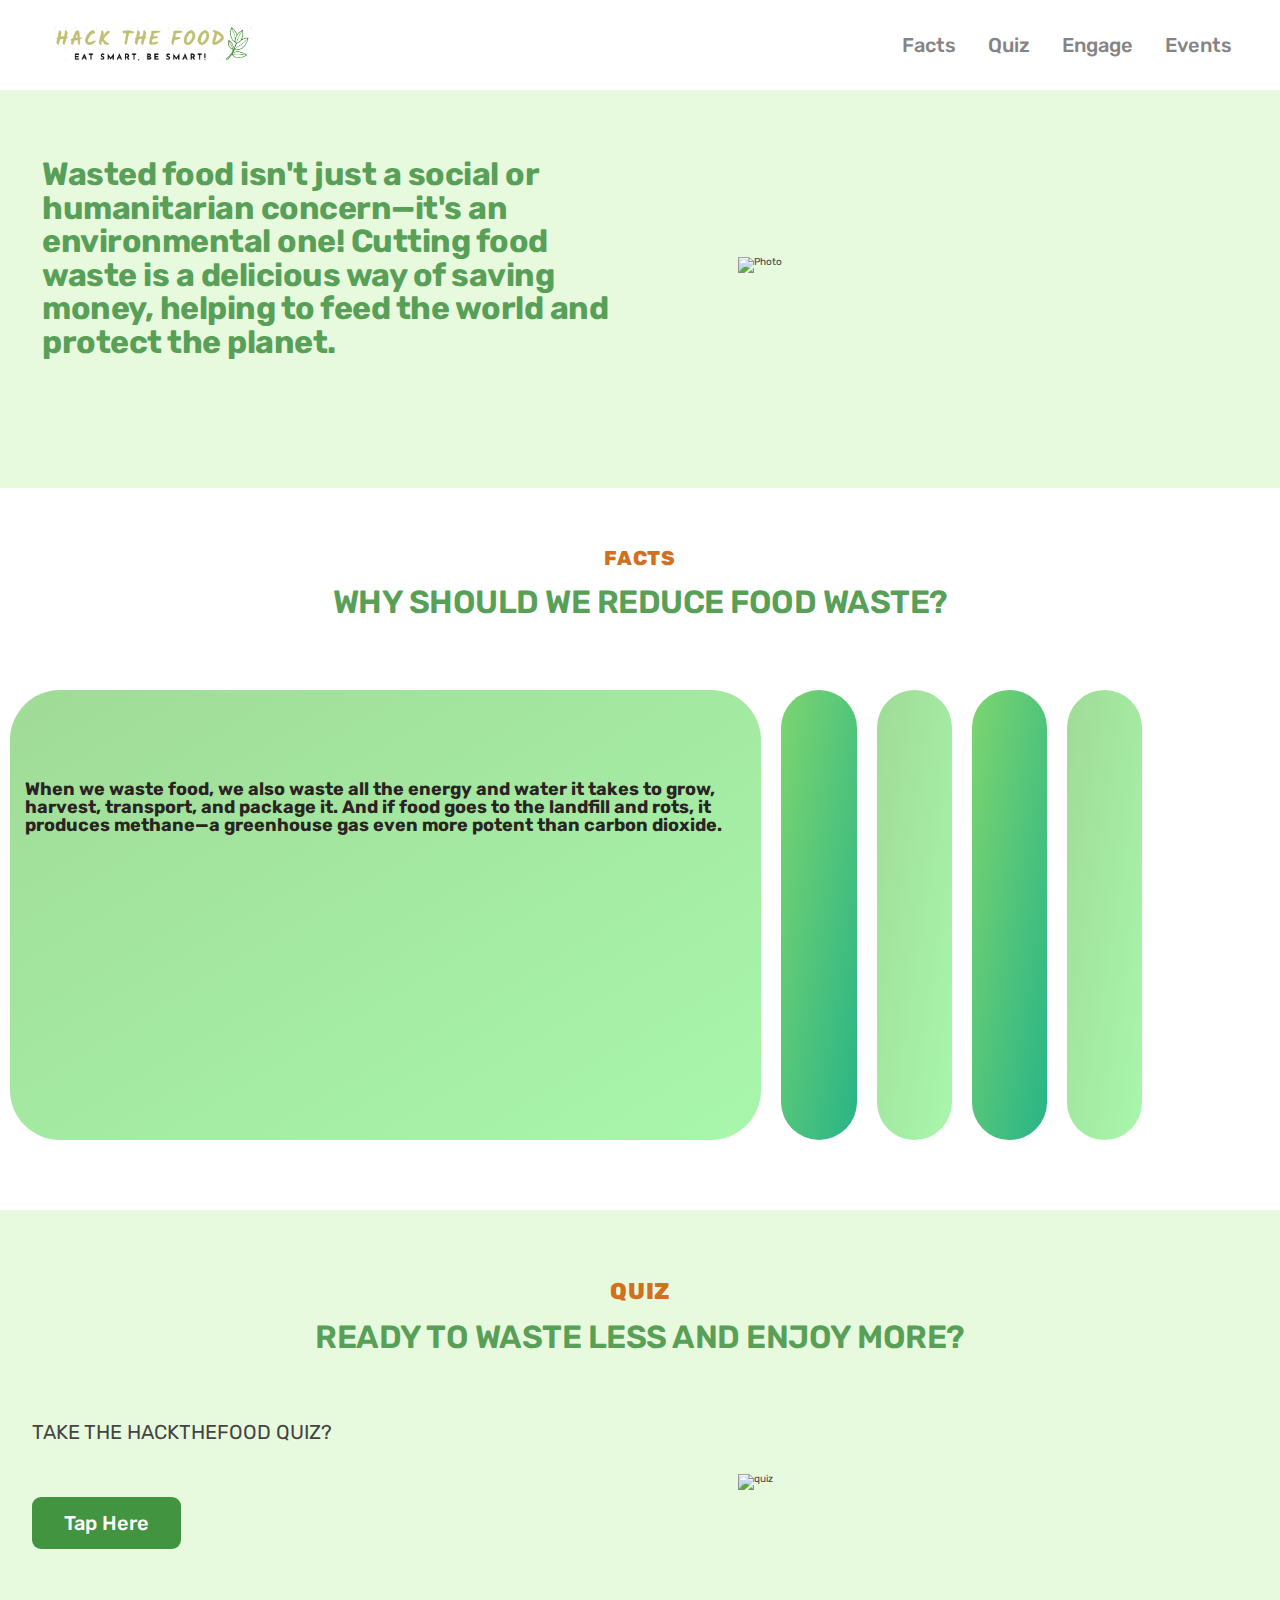
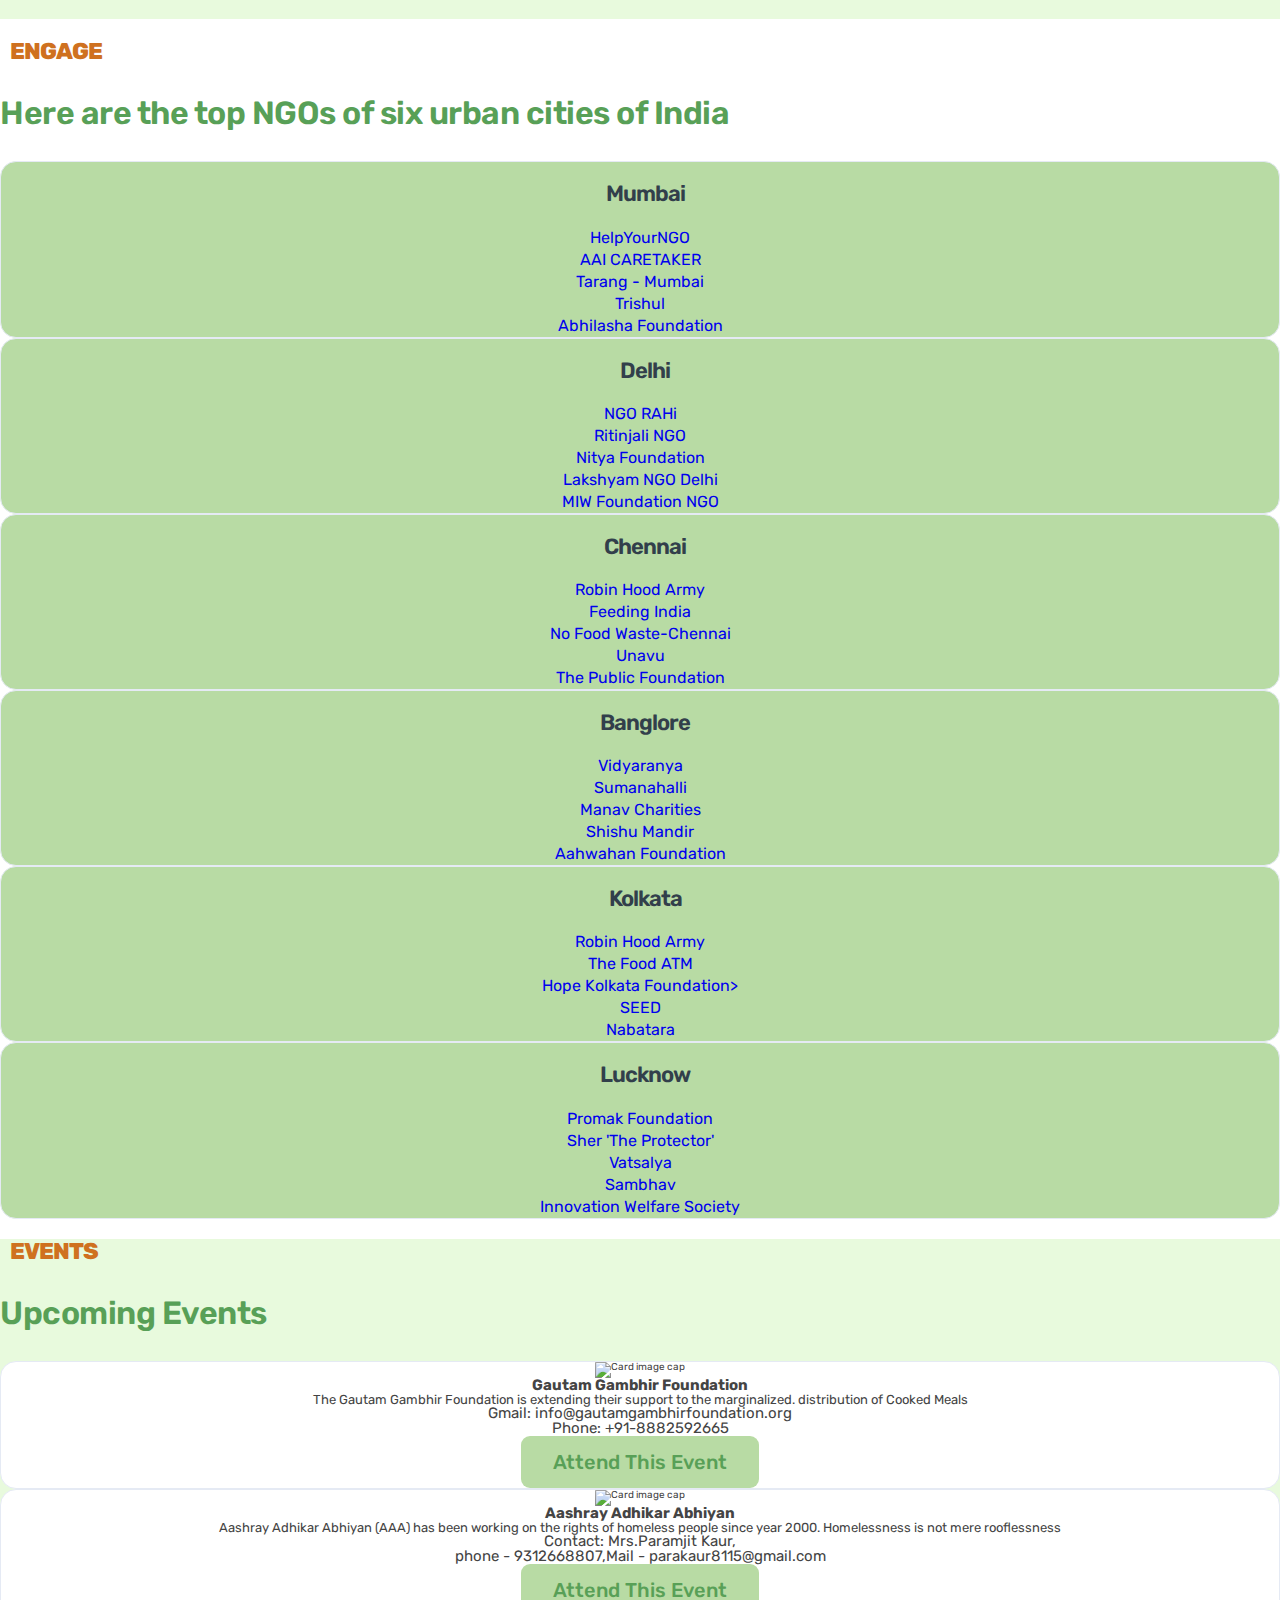
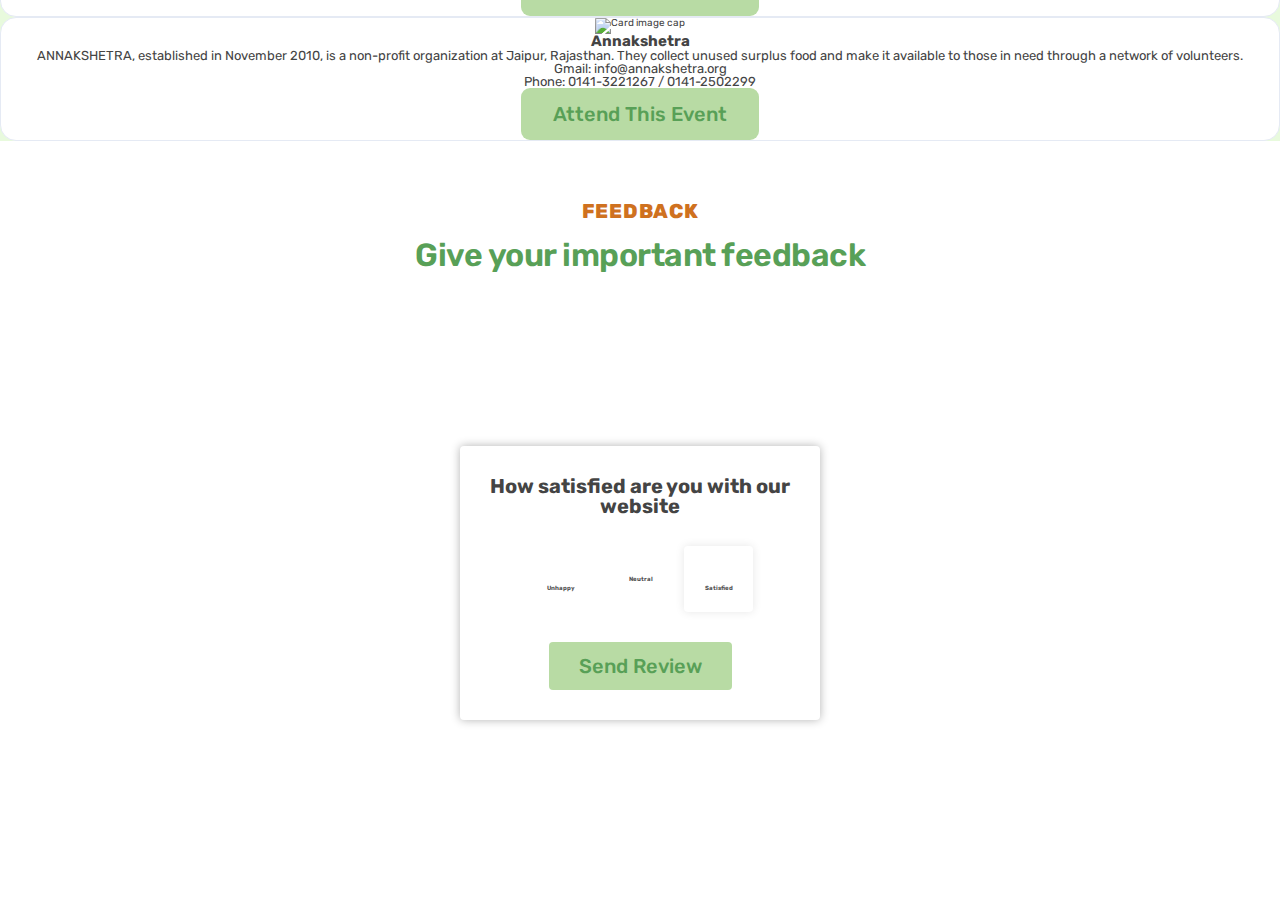
==== commit bc36e46b: "final" ====
--- a/Main_Project/index.html
+++ b/Main_Project/index.html
@@ -201,7 +201,7 @@
                     <div class="col-12 text-center">
                         <h1 class="wcu-section-heading">ENGAGE</h1>
                         <p class="wcu-section-description">
-                            Here is the Top NGOs of Each Cities
+                          Here are the top NGOs of six urban cities of India
                         </p>
                     </div>
                     <div class="col-12 col-md-4">
@@ -398,9 +398,7 @@
             </div>
             </div>
         </section>
-
     </main>
-    
     <!-- Option 1: Bootstrap Bundle with Popper -->
     <script
       src="https://cdn.jsdelivr.net/npm/bootstrap@5.1.3/dist/js/bootstrap.bundle.min.js"
